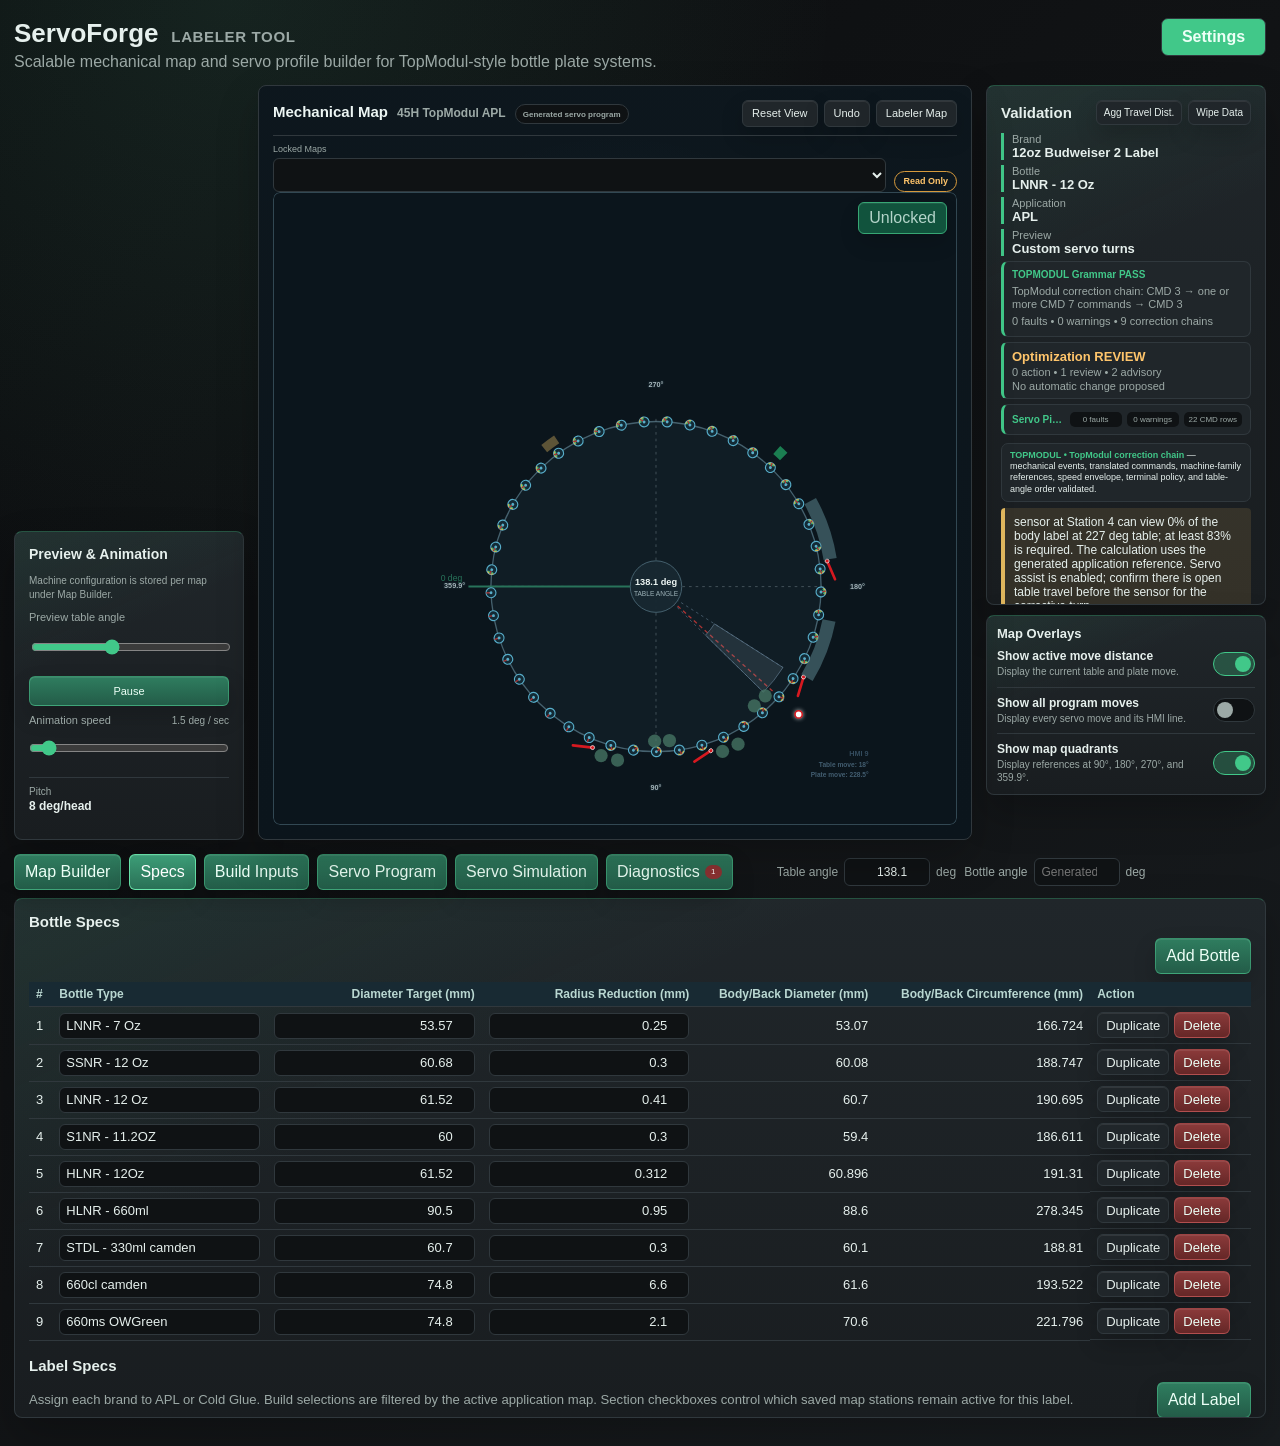
==== index.html @ 390f8ebc "Promote approved staging b67eedf to production 0.9.3" ====
<!doctype html>
<html lang="en">
  <head>
    <meta charset="utf-8" />
    <meta name="viewport" content="width=device-width, initial-scale=1" />
    <meta name="application-version" content="0.9.3" />
    <meta name="update-manifest-url" content="./update-manifest.json" />
    <meta name="theme-color" content="#173f35" />
    <title>ServoForge Labeler</title>
    <link rel="manifest" href="manifest.webmanifest" />
    <link rel="icon" href="assets/labeler-tool-icon.svg" type="image/svg+xml" />
    <link rel="stylesheet" href="styles.css?v=0.9.3" />
  </head>
  <body><main class="app">
      <section class="topbar">
        <div>
          <h1>ServoForge <span class="product-module">Labeler Tool</span></h1>
          <p>Scalable mechanical map and servo profile builder for TopModul-style bottle plate systems.</p>
        </div>
        <details class="top-settings-menu">
          <summary>Settings</summary>
          <div class="actions top-settings-panel">
            <label class="theme-control">Theme
              <select id="themePreset">
                <option value="dark-green">Dark green</option>
                <option value="graphite">Graphite</option>
                <option value="deep-blue">Deep blue</option>
                <option value="steel">Steel grey</option>
                <option value="emerald">Emerald</option>
                <option value="light">Light</option>
              </select>
            </label>
            <label class="theme-control">Change view
              <select id="workspaceView">
                <option value="standard">Standard — panels below map</option>
                <option value="direct">Direct — map and panel side by side</option>
              </select>
            </label>
            <label class="switch-setting" for="showQuadrantReferences">
              <span class="switch-copy"><strong>Show map quadrants</strong><small>Display references at 90°, 180°, 270°, and 359.9°.</small></span>
              <span class="switch-control"><input id="showQuadrantReferences" type="checkbox" /><span class="switch-track" aria-hidden="true"></span></span>
            </label>
            <button id="saveSettings" type="button">Save Settings</button>
            <button id="checkForUpdates" type="button">Check for Updates</button>
            <output id="updateCheckStatus" class="update-check-status" aria-live="polite">Version 0.9.3 • Updates are checked automatically.</output>
            <button id="exportSettings" type="button">Export Settings</button>
            <label class="file-action">Import Settings<input id="importSettings" type="file" accept="application/json,.json" /></label>
            <button id="exportJson" type="button">Export JSON</button>
            <label class="file-action">Import Fault JSON<input id="importFaultConfig" type="file" accept="application/json,.json" /></label>
            <button id="exportCsv" type="button">Export CSV</button>
            <a id="giveFeedback" class="feedback-action" href="mailto:jeremy.bryant@anheuser-busch.com?subject=ServoForge%20Labeler%20Feedback">Give Some Feedback</a>
          </div>
        </details>
      </section>

      <section class="layout">
        <aside class="panel setup preview-panel">
          <h2>Preview &amp; Animation</h2>
          <p class="panel-help">Machine configuration is stored per map under Map Builder.</p>
          <label>Preview table angle <input id="previewAngle" type="range" min="0" max="360" step="0.5" /></label>
          <div class="anim-controls">
            <button id="playPause" type="button">Pause</button>
            <label class="animation-step-control"><span class="animation-step-label">Animation speed</span><input id="animationSpeed" type="range" min="1" max="50" step="0.5" /><output id="animationStepReadout" for="animationSpeed">10 deg / sec</output></label>
          </div>
          <div class="metrics">
            <div><span>Pitch</span><strong id="pitchReadout">0 deg</strong></div>
          </div>
        </aside>

        <section class="map-area">
          <div class="map-head">
            <div class="map-heading"><h2>Mechanical Map</h2><span id="activeMapName" class="active-map-name">—</span></div>
            <div class="map-toolbar">
              <button id="resetMapView" type="button" class="secondary-button compact-map-button">Reset View</button>
              <button id="undoMapEdit" type="button" class="secondary-button compact-map-button">Undo</button>
              <button id="labelerMapButton" type="button" class="secondary-button compact-map-button">Labeler Map</button>
              <button id="wipeDownBuilderButton" type="button" class="compact-builder-button">Map Builder</button>
            </div>
          </div>
          <div class="map-stage">
            <div class="map-canvas">
              <svg id="mapSvg" viewBox="-340 -315 680 630" role="img" aria-label="Circular map of labeler heads and stations"></svg>
              <div id="mapFaultNotice" class="map-fault-notice" hidden></div>
              <button id="mapLockToggle" type="button" class="map-lock-toggle" aria-pressed="true">Locked</button>
            </div>

          </div>
        </section>

        <aside id="labelerMapReference" class="labeler-map-reference" hidden aria-label="Labeler map reference">
          <div class="labeler-map-reference-head"><div><h2>Labeler Map</h2><p id="labelerMapReferenceName">Permanent map-building reference • read only</p></div><button id="closeLabelerMap" type="button" class="secondary-button">Close</button></div>
          <div class="labeler-map-reference-scroll">
            <table><thead><tr><th>Map point</th><th>Table angle</th></tr></thead><tbody id="labelerMapReferenceBody"></tbody></table>
          </div>
        </aside>

        <aside class="right-rail" id="mapRightRail">
          <aside id="applicationSetupDialog" class="wipe-builder-drawer" hidden aria-label="Map Builder">
              <div class="dialog-head">
                <div><h2>Map Builder</h2><p>Create and save reusable machine maps.</p></div>
                <button id="closeApplicationSetup" type="button" class="secondary-button">Close</button>
              </div>
              <div class="builder-scroll-content">
              <details id="mapLibrarySection" class="builder-card map-library-card collapsible-builder-section" open>
                <summary><span><strong>1. Machine &amp; Map</strong><small id="mapLibrarySummary">Select or edit a saved machine map.</small></span></summary>
                <div class="collapsible-builder-content">
                <div class="builder-card-head"><div><p>Each map stores its application, machine setup, heads, aggregates, stations, depths, and objects.</p></div></div>
                <div class="map-library-grid">
                  <label>Zone<select id="mapZone"></select></label>
                  <label>Saved map<select id="mapLibrarySelect"></select></label>
                  <label>Site<select id="mapSite"></select></label>
                  <label>Map name<input id="mapName" type="text" /></label>
                  <label>Application<select id="applicationMode"><option value="apl">APL</option><option value="cold-glue">Cold Glue</option></select></label>
                  <label>Head count<input id="mapHeadCount" type="number" min="1" max="120" step="1" /></label>
                  <label>Machine type<select id="mapMachineType"></select></label>
                  <button id="addMachineType" type="button" class="secondary-button">Add Machine</button>
                </div>
                <details id="builderMachineSettingsSection" class="nested-builder-section machine-settings-section">
                  <summary><span><strong>Settings</strong><small>Direction, radius, encoder, servo, zero, and fault limits.</small></span></summary>
                  <div class="map-library-grid map-machine-settings-grid collapsible-builder-content">
                  <label>Direction<select id="mapDirection"><option value="cw">Clockwise</option><option value="ccw">Counter-clockwise</option></select></label>
                  <label>Map radius<input id="mapRadius" type="number" min="1" step="0.1" /></label>
                  <label>Reference pitch radius (mm)<input id="mapReferencePitchRadiusMm" type="number" min="1" step="0.001" /></label>
                  <label>Encoder counts / revolution<input id="mapEncoderCountsPerRev" type="number" min="1" step="1" /></label>
                  <label>Servo gear ratio<input id="mapServoGearRatio" type="number" min="0.001" step="0.001" /></label>
                  <label>Zero angle<input id="mapZeroAngle" type="number" min="0" max="359.999" step="0.1" /></label>
                  <label>Maximum turn speed threshold<input id="mapMaxMoveRatio" type="number" min="0.1" step="0.1" aria-describedby="mapMaxMoveRatioHelp" /><small id="mapMaxMoveRatioHelp">Maximum bottle degrees per 1° of table travel before a servo-speed fault is called out.</small></label>
                  <label class="switch-setting compact-switch"><span class="switch-copy"><strong>Scale from reference radius</strong></span><span class="switch-control"><input id="mapAutoScaleTableMap" type="checkbox" /><span class="switch-track" aria-hidden="true"></span></span></label>
                  <input id="mapAggregateCount" type="number" min="1" max="6" step="1" hidden />
                  <input id="mapStationCount" type="number" min="1" max="6" step="1" hidden />
                  </div>
                </details>
                <div class="map-library-actions"><button id="newMachineMap" type="button" class="secondary-button">New From Current</button><button id="saveMachineMap" type="button">Save Map</button><button id="exportMachineMap" type="button" class="secondary-button">Export Selected Map</button><button id="deleteMachineMap" type="button" class="danger">Delete Map</button></div>
                <div id="applicationModeDescription" class="mode-description"></div>
                </div>
              </details>

              <details id="machineLayoutSection" class="builder-card collapsible-builder-section machine-layout-section">
                <summary><span><strong>2. Station Setup</strong><small id="machineLayoutSummary">Enable machine slots and set aggregate table angles.</small></span></summary>
                <div class="collapsible-builder-content">
                  <div class="machine-layout-groups">
                    <fieldset><legend>Aggregates</legend><div id="aggregateToggleList" class="machine-toggle-grid"></div></fieldset>
                    <fieldset><legend>Stations</legend><div id="stationToggleList" class="machine-toggle-grid"></div></fieldset>
                  </div>
                  <section id="aggregateAnglesSection" class="aggregate-angle-panel" aria-label="Aggregate table angles">
                    <div class="builder-subhead"><strong>Aggregate Table Angles</strong><small id="aggregateAnglesSummary">Physical mounting location of each active aggregate.</small></div>
                    <div id="aggregateAngleEditor"></div>
                  </section>
                </div>
              </details>
              <div class="wipe-builder-body">
                <details id="objectDepthSection" class="builder-card object-depth-settings collapsible-builder-section">
                  <summary><span><strong>Object Depth</strong><small>Radial distance from the bottle-table path.</small></span></summary>
                  <div class="collapsible-builder-content object-depth-grid">
                    <label>Spender depth<input id="spenderDepth" type="number" step="0.1" /></label>
                    <label>Outside roller depth<input id="opRollerDepth" type="number" step="0.1" /></label>
                    <label>Inside roller depth<input id="nonOpRollerDepth" type="number" step="0.1" /></label>
                    <label>Inside wipe depth<input id="wipeInnerDepth" type="number" step="0.1" /></label>
                    <label>Outside wipe depth<input id="wipeOuterDepth" type="number" step="0.1" /></label>
                  </div>
                </details>
                <details id="addMapObjectSection" class="builder-card builder-add-card collapsible-builder-section">
                  <summary><span><strong>3. Add Object</strong><small>Create a pad, roller, brush, coder, or gripper.</small></span></summary>
                  <div class="collapsible-builder-content builder-add-grid">
                  <label>Name <input id="builderObjectName" type="text" placeholder="Example: Body outside wipe" /></label>
                  <label>Type <select id="builderObjectType"></select></label>
                  <label id="builderObjectStationLabel">Station <select id="builderObjectStation"><option value="1">Station 1</option><option value="2">Station 2</option><option value="3">Station 3</option><option value="4">Station 4</option><option value="5">Station 5</option><option value="6">Station 6</option></select></label>
                  <label>Position <select id="builderObjectSide"><option value="outer">Outside</option><option value="inner">Inside</option></select></label>
                  <label id="builderObjectStartLabel">Start / point 1 (deg) <input id="builderObjectStart" type="number" step="0.1" value="0" /></label>
                  <label id="builderObjectEndLabel">Stop / point 2 (deg) <input id="builderObjectEnd" type="number" step="0.1" value="10" /></label>
                  <label id="builderExtensionLabel">Brush extension (table distance) <input id="builderObjectExtension" type="number" step="1" value="20" /></label>
                  <label id="builderSensorAssistLabel" class="builder-checkbox-label" hidden><input id="builderSensorAssist" type="checkbox" /> Orient bottle for sensor<small>Creates the shortest turn that meets the required label view.</small></label>
                  <label id="builderSensorVisibilityLabel" hidden>Required label view (%) <input id="builderSensorVisibility" type="number" min="1" max="100" step="1" value="50" /><small>100% faces the label centerline directly toward the sensor.</small></label>
                  <button id="addBuilderObject" type="button">Add to Map</button>
                  </div>
                </details>
                <details id="configuredMapObjectsSection" class="builder-card builder-list-card collapsible-builder-section">
                  <summary><span><strong id="builderListHeading">4. Map Objects</strong><small>Open a station, then open only the object you want to edit.</small></span></summary>
                  <div class="collapsible-builder-content">
                    <div class="builder-section-actions"><button id="undoBuilderEdit" type="button" class="secondary-button">Undo</button><button id="redoBuilderEdit" type="button" class="secondary-button">Redo</button><button id="guidedMapSetup" type="button" class="secondary-button">Guided Setup</button><button id="optimizeColdGlueMap" type="button" class="secondary-button">Optimize Cold Glue</button><button id="resetBuilderMap" type="button" class="secondary-button">Reset Map</button></div>
                    <div id="wipeBuilderList" class="wipe-builder-list"></div>
                  </div>
                </details>
                <input id="tablePitchRadiusMm" type="number" hidden><input id="padClearanceMm" type="number" hidden><div id="assemblyEditor" hidden></div><div id="objectLocationEditor" hidden></div><span id="assemblySetupSummary" hidden></span>
              </div>
              </div>
              <div class="dialog-foot"><span id="builderStatus">Changes are applied live.</span><button id="applyApplicationSetup" type="button">Save &amp; Close</button></div>
            </aside>

          <section class="panel validation">
            <div class="validation-head"><h2>Validation</h2><div class="validation-head-actions"><button id="toggleAggregateSpacing" type="button" class="secondary-button compact-builder-button" aria-pressed="false">Agg Travel Dist.</button><button id="showWipeDownData" type="button" class="secondary-button compact-builder-button" aria-controls="wipeDownDataPanel" aria-expanded="false">Wipe Data</button></div></div>
            <div id="validationDetails" class="validation-details"></div>
            <div id="validationList"></div>
          </section>
          <section class="panel map-overlay-control" aria-label="Map overlay controls">
            <h2>Map Overlays</h2>
            <label class="switch-setting" for="showMoveDistanceOverlay">
              <span class="switch-copy"><strong>Show active move distance</strong><small>Display the current table and plate move.</small></span>
              <span class="switch-control"><input id="showMoveDistanceOverlay" type="checkbox" /><span class="switch-track" aria-hidden="true"></span></span>
            </label>
            <label class="switch-setting" for="showAllProgramMovesOverlay">
              <span class="switch-copy"><strong>Show all program moves</strong><small>Display every servo move and its HMI line.</small></span>
              <span class="switch-control"><input id="showAllProgramMovesOverlay" type="checkbox" /><span class="switch-track" aria-hidden="true"></span></span>
            </label>
          </section>
          <section id="wipeDownDataPanel" class="panel wipe-down-data-panel" role="dialog" aria-modal="false" aria-labelledby="wipeDownDataTitle" hidden>
            <div class="wipe-data-head"><div><h2 id="wipeDownDataTitle">Label Wipe-Down</h2><span id="wipeLabelSection">Waiting for label</span></div><div class="wipe-data-actions"><strong id="wipePercent">0%</strong><button id="closeWipeDownData" type="button" class="secondary-button compact-builder-button">Close</button></div></div>
            <div class="wipe-data-grid">
              <div><span>Label length</span><strong id="wipeLabelLength">-</strong></div>
              <div><span>Current turn</span><strong id="wipeCurrentTurn">Waiting for wipe-down</strong></div>
              <div><span>Bottle plate angle</span><strong id="wipePlateAngle">0°</strong></div>
            </div>
            <div id="wipeLabelGraphic" class="wipe-label-graphic" role="img" aria-label="0% of the label surface wiped">
              <div id="wipeLeftSurfaceFill" class="wipe-surface-fill wipe-surface-left"></div>
              <div id="wipeRightSurfaceFill" class="wipe-surface-fill wipe-surface-right"></div>
              <div id="wipeLeadingBackspin" class="wipe-leading-backspin" hidden><div id="wipeBackspinFill" class="wipe-backspin-fill"></div><span id="wipeBackspinText">5 mm backspin</span></div>
              <div id="wipeTackLine" class="wipe-center-line"><span id="wipeTackText">Center tack</span></div>
              <span id="wipeLeftEdge" class="wipe-edge wipe-edge-left">Left edge</span><span id="wipeRightEdge" class="wipe-edge wipe-edge-right">Right edge</span>
            </div>
            <div class="wipe-progress-caption"><span id="wipeDirectionText">Center → edges</span><strong id="wipeProgressText">0% wiped</strong><span id="wipeApplicationText">Center tack</span></div>
          </section>
        </aside>
      </section>

      <section class="tabs">
        <button class="tab active" data-tab="specs" type="button">Specs</button>
        <button class="tab" data-tab="buildInputs" type="button">Build Inputs</button>
        <button class="tab" data-tab="program" type="button">Servo Program</button>
        <button class="tab" data-tab="simulation" type="button">Servo Simulation</button>
        <span class="simulation-actions-spacer" aria-hidden="true"></span>
        <div id="previewAngleControls" class="preview-angle-controls" aria-label="Preview angles">
          <form id="tableAngleJumpForm" class="angle-generator-control table-angle-control" aria-label="Set table angle">
            <label for="tableAngleJump">Table angle</label><input id="tableAngleJump" type="number" min="0" max="359.9" step="0.1" inputmode="decimal" /><span>deg</span><button class="angle-control-submit" type="submit" aria-label="Set table angle">Set</button>
          </form>
          <label class="angle-generator-control bottle-angle-control">Bottle angle <input id="previewBottleAngle" type="number" step="0.1" placeholder="Generated" /><span>deg</span></label>
        </div>
        <button id="loadGeneratedTurns" class="simulation-action" type="button" hidden>Load From Servo Program</button>
        <button id="clearCustomTurns" class="simulation-action" type="button" hidden>Clear Custom Turns</button>
      </section>

      <section id="stations" hidden></section>
      <section id="specs" class="table-wrap active">
        <div class="spec-stack">
          <div class="spec-section">
            <h2>Bottle Specs</h2>
            <div id="bottleSpecs"></div>
          </div>
          <div class="spec-section">
            <h2>Label Specs</h2>
            <div id="labelSpecs"></div>
          </div>
        </div>
      </section>
      <section id="buildInputs" class="table-wrap"></section>
      <section id="program" class="table-wrap"></section>
      <section id="simulation" class="table-wrap"></section>
      <section id="heads" class="table-wrap" hidden></section>
    </main>
    <script src="drivers/geometry/label-geometry-driver.js?v=0.9.3"></script>
    <script src="drivers/application/application-mode-driver.js?v=0.9.3"></script>
    <script src="drivers/mechanical/mechanical-motion-driver.js?v=0.9.3"></script>
    <script src="drivers/mechanical/cold-glue-motion-driver.js?v=0.9.3"></script>
    <script src="drivers/servo/servo-command-driver.js?v=0.9.3"></script>
    <script src="drivers/planning/motion-planner-driver.js?v=0.9.3"></script>
    <script src="drivers/planning/mechanical-event-planner-driver.js?v=0.9.3"></script>
    <script src="drivers/translation/profile-translator-driver.js?v=0.9.3"></script>
    <script src="drivers/validation/motion-validation-driver.js?v=0.9.3"></script>
    <script src="drivers/validation/servo-pipeline-validator-driver.js?v=0.9.3"></script>
    <script src="drivers/validation/machine-family-grammar-driver.js?v=0.9.3"></script>
    <script src="drivers/simulation/servo-replay-driver.js?v=0.9.3"></script>
    <script src="drivers/optimization/program-optimizer-driver.js?v=0.9.3"></script>
    <script src="drivers/quality/release-readiness-driver.js?v=0.9.3"></script>
    <script src="drivers/profile/apl-profile-driver.js?v=0.9.3"></script>
    <script src="app/defaults.js?v=0.9.3"></script>
    <script src="app/persistence.js?v=0.9.3"></script>
    <script src="app/zone-site-configuration.js?v=0.9.3"></script>
    <script src="app/geometry-and-planning.js?v=0.9.3"></script>
    <script src="app/profile-generation.js?v=0.9.3"></script>
    <script src="app/simulation-engine.js?v=0.9.3"></script>
    <script src="app/assemblies.js?v=0.9.3"></script>
    <script src="app/wipe-down-builder.js?v=0.9.3"></script>
    <script src="app/validation.js?v=0.9.3"></script>
    <script src="app/setup-bindings.js?v=0.9.3"></script>
    <script src="app/map-rendering.js?v=0.9.3"></script>
    <script src="app/table-rendering.js?v=0.9.3"></script>
    <script src="app/bootstrap.js?v=0.9.3"></script>
    <script src="app/motion-planner-ui.js?v=0.9.3"></script>
    <script src="app/profile-translator-integration.js?v=0.9.3"></script>
    <script src="app/servo-pipeline-validator-integration.js?v=0.9.3"></script>
    <script src="app/milestone-6-7-integration.js?v=0.9.3"></script>
    <script src="app/machine-family-grammar-integration.js?v=0.9.3"></script>
    <script src="app/servo-replay-integration.js?v=0.9.3"></script>
    <script src="app/machine-terminal-policy-integration.js?v=0.9.3"></script>
    <script src="app/topmodul-double-correction-integration.js?v=0.9.3"></script>
    <script src="app/program-optimizer-integration.js?v=0.9.3"></script>
    <script src="app/release-readiness-integration.js?v=0.9.3"></script>
    <script src="app/update-manager.js?v=0.9.3"></script>
    <script src="app.js?v=0.9.3"></script>
  </body>
</html>
---- styles.css ----
:root {
  color-scheme: dark;
  --bg: #0b1218;
  --bg-soft: #111d25;
  --ink: #e6f0ed;
  --muted: #91a7a3;
  --line: #263943;
  --panel: #122029;
  --panel-hi: #172b33;
  --blue: #58aeca;
  --green: #41c889;
  --green-dark: #1f7f58;
  --amber: #e2b95f;
  --red: #e66b6b;
  --fill: #17332b;
  --input: #091117;
  --bg-glow: rgba(65, 200, 137, 0.16);
  --bg-a: #081017;
  --bg-b: #101b24;
  --btn-a: #277f5c;
  --btn-b: #1b6548;
  --btn-hover-a: #36a873;
  --btn-hover-b: #227451;
  --panel-accent: rgba(65, 200, 137, 0.32);
  --border: var(--line);
  --accent: var(--green);
  --map-shell: #0b151c;
  --map-surface: #101d25;
  --map-ring: #45616e;
  --map-head-fill: #132a35;
  --map-head-stroke: #58aeca;
  --map-label: #c6d7dc;
  --map-text: #edf6f4;
  --map-muted: #9cb1b7;
  --map-readout: #172831;
  --backspin-width: 0%;
}

body[data-theme="graphite"] {
  --bg: #111315;
  --bg-a: #0b0d0f;
  --bg-b: #181c1f;
  --bg-glow: rgba(101, 208, 159, 0.11);
  --panel: #191d20;
  --panel-hi: #20262a;
  --line: #30383d;
  --input: #0f1214;
  --muted: #9ca9a6;
  --btn-a: #2f7d5f;
  --btn-b: #235c48;
  --btn-hover-a: #3c9d77;
  --btn-hover-b: #2a7056;
}

body[data-theme="deep-blue"] {
  --bg: #07111e;
  --bg-a: #050b14;
  --bg-b: #0d2030;
  --bg-glow: rgba(76, 190, 211, 0.13);
  --panel: #0f1e2b;
  --panel-hi: #162b3b;
  --line: #284154;
  --input: #07111a;
  --green: #4fd59a;
  --btn-a: #2d8a67;
  --btn-b: #1d684e;
  --btn-hover-a: #3dac7f;
  --btn-hover-b: #26775a;
  --panel-accent: rgba(79, 213, 154, 0.29);
}

body[data-theme="steel"] {
  --bg: #151b20;
  --bg-a: #0f1418;
  --bg-b: #202a31;
  --bg-glow: rgba(90, 187, 145, 0.12);
  --panel: #1e272d;
  --panel-hi: #26323a;
  --line: #39464e;
  --input: #12191e;
  --ink: #eef5f3;
  --muted: #a8b8b4;
  --btn-a: #2f8665;
  --btn-b: #24634d;
}

body[data-theme="emerald"] {
  --bg: #071510;
  --bg-a: #06100c;
  --bg-b: #0c2219;
  --bg-glow: rgba(86, 244, 164, 0.18);
  --panel: #10261d;
  --panel-hi: #173327;
  --line: #2e4b3f;
  --input: #07130f;
  --green: #56eaa1;
  --btn-a: #2aa66f;
  --btn-b: #1e7652;
  --btn-hover-a: #39c989;
  --btn-hover-b: #25865d;
  --panel-accent: rgba(86, 234, 161, 0.36);
}

body[data-theme="light"] {
  color-scheme: light;
  --bg: #f4f7f6;
  --bg-a: #edf4f1;
  --bg-b: #ffffff;
  --bg-glow: rgba(40, 115, 90, 0.14);
  --ink: #172026;
  --muted: #66727c;
  --line: #d8e0e5;
  --panel: #ffffff;
  --panel-hi: #f7fbf9;
  --blue: #1e6b92;
  --green: #28735a;
  --amber: #a56200;
  --red: #ad3434;
  --fill: #e8f2f6;
  --input: #ffffff;
  --btn-a: #2f8a65;
  --btn-b: #28735a;
  --btn-hover-a: #38a177;
  --btn-hover-b: #2b7f62;
  --panel-accent: rgba(40, 115, 90, 0.28);
}

* { box-sizing: border-box; }

body {
  margin: 0;
  background:
    radial-gradient(circle at 18% 0%, var(--bg-glow), transparent 34%),
    linear-gradient(135deg, var(--bg-a) 0%, var(--bg) 48%, var(--bg-b) 100%);
  color: var(--ink);
  font-family: Arial, Helvetica, sans-serif;
}

button, input, select {
  font: inherit;
}

button {
  border: 1px solid rgba(89, 229, 162, 0.38);
  background: linear-gradient(180deg, var(--btn-a), var(--btn-b));
  color: #ecfff6;
  padding: 8px 10px;
  border-radius: 6px;
  cursor: pointer;
  box-shadow: 0 1px 0 rgba(255, 255, 255, 0.08) inset, 0 10px 22px rgba(0, 0, 0, 0.18);
}

button:hover, .tab.active {
  border-color: rgba(120, 255, 190, 0.75);
  color: #ffffff;
  background: linear-gradient(180deg, var(--btn-hover-a), var(--btn-hover-b));
}

.app {
  width: min(1500px, calc(100vw - 28px));
  margin: 0 auto;
  padding: 18px 0 28px;
}

.topbar {
  display: flex;
  justify-content: space-between;
  gap: 20px;
  align-items: end;
  margin-bottom: 14px;
}

h1, h2, p {
  margin: 0;
}

h1 {
  font-size: 26px;
  letter-spacing: 0;
}

.product-module {
  color: var(--muted);
  font-size: 0.58em;
  font-weight: 600;
  letter-spacing: 0.04em;
  margin-left: 0.35rem;
  text-transform: uppercase;
}

h2 {
  font-size: 15px;
  margin-bottom: 12px;
}

p {
  color: var(--muted);
  margin-top: 4px;
}

.actions {
  display: flex;
  flex-wrap: wrap;
  gap: 8px;
  justify-content: flex-end;
  align-items: end;
}
.top-settings-menu {
  position: relative;
  z-index: 20;
  align-self: flex-start;
}
.top-settings-menu > summary {
  min-width: 105px;
  padding: 9px 14px;
  border: 1px solid var(--line);
  border-radius: 7px;
  background: var(--accent);
  color: #ecfff6;
  font-weight: 700;
  text-align: center;
  cursor: pointer;
  list-style: none;
}
.top-settings-menu > summary::-webkit-details-marker { display: none; }
.top-settings-panel {
  position: absolute;
  top: calc(100% + 7px);
  right: 0;
  width: min(340px, calc(100vw - 24px));
  display: grid;
  grid-template-columns: repeat(2, minmax(0, 1fr));
  gap: 8px;
  padding: 12px;
  border: 1px solid var(--line);
  border-radius: 8px;
  background: var(--panel);
  box-shadow: 0 12px 30px rgba(0, 0, 0, 0.32);
  font-size: 11px;
}
.top-settings-panel .theme-control { grid-column: 1 / -1; }
.top-settings-panel > * { min-width: 0; }
.top-settings-panel > .switch-setting {
  grid-column: 1 / -1;
  width: 100%;
  margin: 0;
  height: 38px;
  min-height: 38px;
  padding: 6px 9px;
}
.top-settings-panel > #saveSettings,
.top-settings-panel > #checkForUpdates,
.top-settings-panel > #updateCheckStatus,
.top-settings-panel > #exportCsv,
.top-settings-panel > #giveFeedback {
  grid-column: 1 / -1;
}
.top-settings-panel > .update-check-status {
  min-height: 16px;
  color: var(--muted);
  font-size: 10px;
  line-height: 1.25;
  text-align: center;
}
.simulation-line-actions {
  display: inline-flex;
  align-items: center;
  gap: 5px;
  white-space: nowrap;
}
.simulation-insert-pair {
  min-width: 27px;
  font-weight: 800;
}
.top-settings-panel > button,
.top-settings-panel > .file-action,
.top-settings-panel > .feedback-action {
  width: 100%;
  height: 38px;
  min-height: 38px;
  padding: 6px 9px;
  font-size: 12px;
  line-height: 1;
  white-space: nowrap;
}
.top-settings-panel > .file-action {
  border: 1px solid rgba(89, 229, 162, 0.38);
  border-radius: 6px;
  background: linear-gradient(180deg, var(--btn-a), var(--btn-b));
  color: #ecfff6;
  text-align: center;
  box-shadow: 0 1px 0 rgba(255, 255, 255, 0.08) inset, 0 10px 22px rgba(0, 0, 0, 0.18);
}
.top-settings-panel > .feedback-action {
  display: inline-flex;
  align-items: center;
  justify-content: center;
  border: 1px solid rgba(89, 229, 162, 0.38);
  border-radius: 6px;
  background: linear-gradient(180deg, var(--btn-a), var(--btn-b));
  color: #ecfff6;
  text-align: center;
  text-decoration: none;
  box-shadow: 0 1px 0 rgba(255, 255, 255, 0.08) inset, 0 10px 22px rgba(0, 0, 0, 0.18);
}
.top-settings-panel > .file-action:hover {
  border-color: rgba(120, 255, 190, 0.75);
  background: linear-gradient(180deg, var(--btn-hover-a), var(--btn-hover-b));
  color: #ffffff;
}
.top-settings-panel .switch-copy {
  overflow: hidden;
}
.top-settings-panel .switch-copy strong,
.top-settings-panel .switch-copy small {
  display: block;
  overflow-wrap: anywhere;
}
.top-settings-panel .switch-copy strong { font-size: 11px; }
.top-settings-panel .switch-copy small {
  font-size: 9px;
  line-height: 1.15;
  white-space: nowrap;
}
.top-settings-panel .theme-control {
  gap: 3px;
  font-size: 10px;
}
.top-settings-panel .theme-control select {
  height: 38px;
  padding-block: 6px;
  font-size: 12px;
}

.theme-control {
  display: grid;
  gap: 4px;
  min-width: 150px;
  color: var(--muted);
  font-size: 12px;
}
.top-settings-panel > .feedback-action:hover {
  border-color: rgba(120, 255, 190, 0.75);
  background: linear-gradient(180deg, var(--btn-hover-a), var(--btn-hover-b));
  color: #ffffff;
}
.developer-menu > summary { background: #7540a6; }
.developer-panel { width: min(460px, calc(100vw - 24px)); }
.developer-menu-heading,
.zone-site-editor,
.developer-menu-actions { grid-column: 1 / -1; }
.developer-menu-heading strong,
.developer-menu-heading small { display: block; }
.developer-menu-heading small { margin-top: 3px; color: var(--muted); line-height: 1.3; }
.zone-site-editor { display: grid; gap: 9px; }
.zone-site-editor-actions { display: flex; justify-content: flex-end; }
.zone-site-editor-list { display: grid; gap: 8px; max-height: 360px; overflow: auto; padding-right: 3px; }
.zone-site-editor-zone { padding: 9px; border: 1px solid var(--line); border-radius: 7px; background: var(--panel-hi); }
.zone-site-editor-zone-head { display: flex; align-items: center; justify-content: space-between; gap: 8px; }
.zone-site-editor-sites { display: flex; flex-wrap: wrap; gap: 5px; margin: 8px 0; }
.zone-site-chip { display: inline-flex; align-items: center; gap: 5px; padding: 3px 6px; border: 1px solid var(--line); border-radius: 999px; background: var(--input); color: var(--ink); font-size: 11px; }
.zone-site-chip button { width: 16px; min-width: 16px; height: 16px; min-height: 16px; padding: 0; border: 0; border-radius: 50%; background: transparent; color: var(--muted); box-shadow: none; font-size: 15px; line-height: 1; }
.zone-site-chip button:hover { color: #fff; background: #a74141; }
.zone-site-empty { color: var(--muted); font-size: 11px; }
.zone-site-add-site { display: flex; align-items: end; gap: 7px; }
.zone-site-add-site label { flex: 1; display: grid; gap: 3px; color: var(--muted); font-size: 10px; }
.zone-site-add-site input { height: 32px; }
.developer-menu-actions { display: grid; grid-template-columns: 1fr 1fr; gap: 8px; }
.developer-menu-actions > button,
.developer-menu-actions > .file-action { width: 100%; height: 38px; }
.zone-site-selection { display: grid; grid-template-columns: repeat(2, minmax(0, 1fr)); gap: 8px; grid-column: 1 / -1; }

@media (min-width: 1250px) {
  .app.workspace-view-direct {
    width: min(1880px, calc(100vw - 24px));
    display: grid;
    grid-template-columns: minmax(720px, 1.28fr) minmax(520px, 0.92fr);
    grid-template-rows: auto auto minmax(0, 1fr);
    column-gap: 14px;
    align-items: start;
  }

  .workspace-view-direct > .topbar {
    grid-column: 1 / -1;
  }

  .workspace-view-direct > .layout {
    grid-column: 1;
    grid-row: 2 / 4;
    grid-template-columns: minmax(460px, 1fr) minmax(220px, 260px);
    align-content: start;
  }

  .workspace-view-direct > .layout > .preview-panel {
    grid-column: 1 / -1;
    display: grid;
    grid-template-columns: minmax(220px, 1fr) minmax(300px, 1.25fr) minmax(105px, 0.35fr);
    grid-template-rows: auto auto;
    gap: 5px 14px;
    align-items: center;
    padding: 9px 12px;
  }

  .workspace-view-direct #mapRightRail > .preview-panel {
    display: grid;
    grid-template-columns: minmax(0, 1fr) auto;
    grid-template-rows: auto auto auto;
    gap: 7px 10px;
    padding: 10px;
  }

  .workspace-view-direct #mapRightRail > .preview-panel h2 {
    grid-column: 1;
    grid-row: 1;
    margin: 0;
    font-size: 13px;
  }

  .workspace-view-direct #mapRightRail > .preview-panel > .panel-help {
    display: none;
  }

  .workspace-view-direct #mapRightRail > .preview-panel > label {
    grid-column: 1 / -1;
    grid-row: 2;
    margin: 0;
    font-size: 10px;
  }

  .workspace-view-direct #mapRightRail > .preview-panel > .anim-controls {
    display: grid;
    grid-column: 1 / -1;
    grid-row: 3;
    grid-template-columns: 90px minmax(0, 1fr);
    gap: 8px;
    align-items: end;
    margin: 0;
  }

  .workspace-view-direct #mapRightRail > .preview-panel .animation-step-control {
    display: grid;
    grid-template-columns: 1fr auto;
    gap: 4px 7px;
    min-width: 0;
  }

  .workspace-view-direct #mapRightRail > .preview-panel .animation-step-control input {
    grid-column: 1 / -1;
  }

  .workspace-view-direct #mapRightRail > .preview-panel > .metrics {
    grid-column: 2;
    grid-row: 1;
    margin: 0;
  }

  .workspace-view-direct #mapRightRail > .preview-panel > .metrics div {
    min-height: 0;
    padding: 0;
    border: 0;
    background: transparent;
  }

  .workspace-view-direct #mapRightRail > .preview-panel > .metrics span,
  .workspace-view-direct #mapRightRail > .preview-panel > .metrics strong {
    white-space: nowrap;
  }

  .workspace-view-direct #mapRightRail > .preview-angle-controls {
    display: grid;
    grid-template-columns: 1fr;
    gap: 8px;
    padding: 10px;
    border: 1px solid var(--line);
    border-top-color: var(--panel-accent);
    border-radius: 8px;
    background: linear-gradient(180deg, var(--panel-hi), var(--panel));
  }

  .workspace-view-direct #mapRightRail > .preview-angle-controls .angle-generator-control {
    display: grid;
    grid-template-columns: minmax(0, 1fr) 86px auto;
    width: 100%;
  }

  .workspace-view-direct .preview-panel h2 {
    grid-column: 1;
    grid-row: 1;
    margin: 0;
  }

  .workspace-view-direct .preview-panel > .panel-help {
    display: none;
  }

  .workspace-view-direct .preview-panel > label {
    grid-column: 1;
    grid-row: 2;
    margin: 0;
  }

  .workspace-view-direct .preview-panel > .anim-controls {
    grid-column: 2;
    grid-row: 1 / 3;
    margin: 0;
  }

  .workspace-view-direct .preview-panel > .metrics {
    grid-column: 3;
    grid-row: 1 / 3;
    margin: 0;
  }

  .workspace-view-direct .preview-panel > .metrics div {
    min-height: 48px;
    padding: 7px 9px;
  }

  .workspace-view-direct > .layout > .map-area {
    grid-column: 1;
  }

  .workspace-view-direct > .layout > .right-rail {
    grid-column: 2;
  }

  .workspace-view-direct > .layout > .labeler-map-reference:not([hidden]) {
    grid-column: 1 / -1;
  }

  .workspace-view-direct > .tabs {
    grid-column: 2;
    grid-row: 2;
    margin-top: 0;
  }

  .workspace-view-direct > .table-wrap.active {
    grid-column: 2;
    grid-row: 3;
    width: 100%;
    max-height: calc(100vh - 170px);
  }
}

.layout {
  display: grid;
  grid-template-columns: 300px minmax(420px, 1fr) 310px;
  gap: 14px;
  align-items: stretch;
}

.panel, .map-area, .table-wrap {
  background:
    linear-gradient(155deg, rgba(65, 200, 137, 0.08), transparent 36%),
    linear-gradient(180deg, var(--panel-hi), var(--panel));
  border: 1px solid var(--line);
  border-top-color: var(--panel-accent);
  border-radius: 8px;
  box-shadow: 0 18px 42px rgba(0, 0, 0, 0.22);
}

.panel {
  padding: 14px;
}

.setup label {
  display: grid;
  grid-template-columns: 1fr;
  gap: 5px;
  color: var(--muted);
  font-size: 13px;
  margin-bottom: 10px;
}

input, select {
  width: 100%;
  border: 1px solid var(--line);
  border-radius: 6px;
  padding: 8px 9px;
  color: var(--ink);
  background: var(--input);
}

input:focus, select:focus {
  outline: 2px solid rgba(65, 200, 137, 0.55);
  outline-offset: 1px;
  border-color: var(--green);
}

input[type="range"] {
  accent-color: var(--green);
}

.anim-controls {
  display: grid;
  grid-template-columns: 76px 1fr;
  gap: 8px;
  align-items: end;
  margin: 4px 0 12px;
}

.anim-controls label {
  margin-bottom: 0;
}

.metrics {
  display: grid;
  grid-template-columns: 1fr;
  gap: 8px;
  margin-top: 12px;
}

.metrics div {
  border-top: 1px solid var(--line);
  padding-top: 8px;
  min-height: 48px;
}

.metrics span {
  display: block;
  color: var(--muted);
  font-size: 12px;
}

.metrics strong {
  display: block;
  margin-top: 2px;
  font-size: 16px;
  line-height: 1.2;
  min-height: 20px;
  overflow: hidden;
  text-overflow: ellipsis;
  white-space: nowrap;
  word-break: normal;
}

#moveReadout {
  font-size: 14px;
}

.map-area {
  min-height: 480px;
  padding: 14px;
  display: grid;
  grid-template-rows: auto 1fr;
  background:
    radial-gradient(circle at 50% 42%, rgba(88, 174, 202, 0.08), transparent 48%),
    linear-gradient(180deg, color-mix(in srgb, var(--map-shell) 90%, var(--panel-hi) 10%), var(--map-shell));
  border-color: var(--line);
  color: var(--map-text);
}

.map-area h2 {
  color: var(--map-text);
}

.map-head {
  display: flex;
  justify-content: space-between;
  gap: 12px;
  align-items: center;
}

.legend {
  display: flex;
  flex-wrap: wrap;
  gap: 10px;
  color: var(--muted);
  font-size: 12px;
}

.map-area .legend {
  color: var(--map-muted);
}

.legend i {
  display: inline-block;
  width: 9px;
  height: 9px;
  border-radius: 999px;
  margin-right: 4px;
}

.head-dot { background: var(--blue); }
.spender-dot { background: #ffc400; }
.roller-dot { background: #0d9b57; }
.wipe-dot { background: #2a91aa; }
.zero-dot { background: var(--green); }
.spin-dot { background: var(--red); }
.fault-dot { background: #d71920; box-shadow: 0 0 0 2px rgba(215, 25, 32, 0.2); }

#mapSvg, #simulationSvg {
  width: 100%;
  height: 100%;
  min-height: 410px;
  background: var(--map-shell);
  border: 1px solid color-mix(in srgb, var(--map-ring) 68%, transparent);
  border-radius: 7px;
}

.validation {
  overflow: auto;
  max-height: 520px;
}

.validation-details {
  display: grid;
  gap: 5px;
  margin-bottom: 8px;
}

.validation-details div {
  border-left: 3px solid var(--green);
  padding-left: 8px;
}

.validation-details span {
  display: block;
  color: var(--muted);
  font-size: 11px;
}

.validation-details strong {
  display: block;
  overflow: hidden;
  text-overflow: ellipsis;
  white-space: nowrap;
  font-size: 13px;
}

.notice {
  border-left: 4px solid var(--green);
  background: rgba(65, 200, 137, 0.11);
  padding: 7px 9px;
  margin-bottom: 7px;
  border-radius: 4px;
  font-size: 12px;
}

.notice.warn {
  border-left-color: var(--amber);
  background: rgba(226, 185, 95, 0.13);
}

.notice.bad {
  border-left-color: var(--red);
  background: rgba(230, 107, 107, 0.13);
}

.tabs {
  display: flex;
  flex-wrap: wrap;
  align-items: center;
  gap: 8px;
  margin: 14px 0 8px;
}

.simulation-actions-spacer {
  width: 28px;
  flex: 0 0 28px;
}

.preview-angle-controls {
  display: inline-flex;
  align-items: center;
  gap: 8px;
}

.simulation-action[hidden] {
  display: none;
}

.table-wrap {
  display: none;
  overflow: auto;
  max-height: 520px;
}

.table-wrap.active {
  display: block;
}

.spec-stack {
  display: grid;
  gap: 16px;
  padding: 14px;
}

.spec-section {
  min-width: 0;
}

.spec-section h2 {
  margin-bottom: 8px;
}
.label-specs-table {
  min-width: 1205px;
  table-layout: fixed;
}
.label-specs-table th {
  padding-inline: 5px;
  font-size: 11px;
  line-height: 1;
  white-space: nowrap;
}
.label-specs-table td { padding-inline: 5px; }
.label-specs-table .info-tip {
  display: inline-grid;
  margin-left: 2px;
  vertical-align: middle;
}
.label-specs-table .label-col-id { width: 32px; }
.label-specs-table .label-col-brand { width: 135px; }
.label-specs-table .label-col-spec { width: 90px; }
.label-specs-table .label-col-application { width: 85px; }
.label-specs-table .label-col-short { width: 85px; }
.label-specs-table .label-col-neck-height { width: 105px; }
.label-specs-table .label-col-neck-length { width: 90px; }
.label-specs-table .label-col-curve { width: 138px; }
.label-specs-table .label-col-circ { width: 125px; }
.label-specs-table .label-col-code { width: 170px; }
.label-specs-table .label-col-action { width: 65px; }
.label-specs-table td input,
.label-specs-table td select {
  min-width: 0;
  width: 100%;
}

.table-tools {
  display: flex;
  flex-wrap: wrap;
  align-items: center;
  justify-content: flex-end;
  gap: 8px;
  margin-bottom: 8px;
}

.sim-tools {
  display: flex;
  flex-wrap: wrap;
  gap: 8px;
  align-items: center;
  padding: 12px;
  border-bottom: 1px solid var(--line);
}

.check-row {
  display: flex;
  gap: 8px;
  align-items: center;
  color: var(--ink);
}

.check-row input {
  width: auto;
  accent-color: var(--green);
}

.sim-summary {
  color: var(--muted);
  margin-left: auto;
  font-size: 13px;
}

.build-grid {
  display: grid;
  grid-template-columns: minmax(260px, 380px) minmax(620px, 1fr);
  gap: 14px;
  padding: 14px;
}

.build-card {
  min-width: 0;
}

.build-card label {
  display: grid;
  gap: 5px;
  color: var(--muted);
  font-size: 13px;
  margin-bottom: 10px;
}

.build-card table {
  min-width: 620px;
}

table {
  width: 100%;
  border-collapse: collapse;
  min-width: 680px;
}

th, td {
  border-bottom: 1px solid var(--line);
  padding: 5px 7px;
  text-align: left;
  vertical-align: middle;
  font-size: 13px;
}

tbody tr:hover {
  background: rgba(65, 200, 137, 0.06);
}

th {
  position: sticky;
  top: 0;
  background: #182a33;
  z-index: 1;
  font-size: 12px;
  color: #b9d7d1;
}

td input, td select {
  padding: 4px 6px;
  min-width: 62px;
  min-height: 26px;
}

td input.compact-input {
  max-width: 190px;
}

.small-button {
  padding: 4px 8px;
  min-height: 26px;
}

button.danger {
  border-color: rgba(230, 107, 107, 0.42);
  background: linear-gradient(180deg, #8b3a3a, #652727);
}

button.danger:hover {
  border-color: rgba(255, 150, 150, 0.7);
  background: linear-gradient(180deg, #a94747, #7b3030);
}

.num {
  text-align: right;
  font-variant-numeric: tabular-nums;
}

.status-ok { color: var(--green); font-weight: 700; }
.status-warn { color: var(--amber); font-weight: 700; }
.status-bad { color: var(--red); font-weight: 700; }
.speed-max {
  background: rgba(226, 185, 95, 0.18);
  color: #ffd889;
  font-weight: 700;
}

@media (max-width: 1050px) {
  .layout {
    grid-template-columns: 1fr;
  }

  .build-grid {
    grid-template-columns: 1fr;
  }

  .topbar {
    align-items: start;
    flex-direction: column;
  }

  .actions {
    justify-content: flex-start;
  }
}

.move-fault-row,
.move-fault-row:hover {
  background: rgba(230, 107, 107, 0.2);
  box-shadow: inset 4px 0 0 var(--red);
}

.move-fault-row td {
  border-bottom-color: rgba(230, 107, 107, 0.5);
}

.move-fault-row input {
  border-color: rgba(230, 107, 107, 0.65);
}


.file-action {
  display: inline-flex;
  align-items: center;
  justify-content: center;
  cursor: pointer;
}
.file-action input {
  position: absolute;
  inline-size: 1px;
  block-size: 1px;
  opacity: 0;
  pointer-events: none;
}
.field-help {
  margin: -0.35rem 0 0.55rem;
  font-size: 0.78rem;
  opacity: 0.78;
}


.secondary-button { background: var(--panel-hi); color: var(--ink); border-color: var(--line); }
.setup-dialog {
  width: min(1120px, calc(100vw - 32px));
  max-height: calc(100vh - 36px);
  padding: 0;
  color: var(--ink);
  background: var(--panel);
  border: 1px solid var(--line);
  border-radius: 10px;
  box-shadow: 0 24px 80px rgba(0,0,0,.55);
  overflow: hidden;
}
.setup-dialog[open] { display: grid; grid-template-rows: auto auto minmax(0, 1fr) auto; }
.setup-scroll-body { min-height:0; overflow:auto; scrollbar-width:thin; scrollbar-color:var(--green) var(--input); }
.setup-scroll-body::-webkit-scrollbar { width:10px; height:10px; }
.setup-scroll-body::-webkit-scrollbar-track { background:var(--input); border-radius:999px; }
.setup-scroll-body::-webkit-scrollbar-thumb { background:var(--green); border:2px solid var(--input); border-radius:999px; }
.setup-dialog::backdrop { background: rgba(3, 8, 12, .82); }
.dialog-head, .dialog-foot { display:flex; justify-content:space-between; gap:16px; align-items:center; padding:16px 18px; background:var(--panel); position:relative; z-index:2; }
.dialog-head { border-bottom:1px solid var(--line); }
.dialog-foot { border-top:1px solid var(--line); }
.dialog-head p { max-width: 760px; }
.application-mode-row { display:grid; grid-template-columns:minmax(240px, 360px) 1fr; gap:16px; padding:16px 18px; align-items:end; background:var(--panel); position:relative; z-index:2; }
.application-mode-row label, .assembly-row label { display:grid; gap:5px; color:var(--muted); font-size:12px; min-width:0; }
.mode-description { min-height:38px; padding:10px 12px; border:1px solid var(--line); border-radius:6px; color:var(--muted); background:var(--input); }
.assembly-editor { display:grid; grid-template-columns:repeat(2, minmax(0, 1fr)); gap:10px; padding:0 18px 18px; min-height:0; align-content:start; }
.assembly-row { display:grid; grid-template-columns:repeat(2, minmax(0, 1fr)); gap:10px; align-items:end; min-width:0; max-height:360px; padding:12px; border:1px solid var(--line); border-left:4px solid var(--green); border-radius:8px; background:var(--panel-hi); overflow:auto; scrollbar-width:thin; scrollbar-color:var(--green) var(--input); }
.assembly-row-head { grid-column:1/-1; display:flex; justify-content:space-between; gap:10px; align-items:center; min-width:0; }
.assembly-row-head strong { flex:0 0 auto; }
.assembly-status { color:var(--green); font-size:12px; font-weight:700; text-align:right; overflow-wrap:anywhere; }
.assembly-row input, .assembly-row select { min-width:0; width:100%; }
.assembly-warn { border-left-color:var(--amber); }
.assembly-warn .assembly-status { color:var(--amber); }
.assembly-bad { border-left-color:var(--red); }
.assembly-bad .assembly-status { color:var(--red); }
.assembly-off { opacity:.72; border-left-color:var(--muted); }
.assembly-enable { align-self:center; display:flex !important; grid-template-columns:auto 1fr !important; align-items:center; gap:8px !important; }
.assembly-enable input { width:auto; flex:0 0 auto; }
.assembly-distance { grid-column:1/-1; color:var(--muted); font-size:12px; }
.assembly-summary { color:var(--muted); }

.assembly-editor, .assembly-row, .assembly-picker-menu {
  scrollbar-width: thin;
  scrollbar-color: var(--green) var(--input);
}
.assembly-editor::-webkit-scrollbar, .assembly-row::-webkit-scrollbar, .assembly-picker-menu::-webkit-scrollbar { width:10px; height:10px; }
.assembly-editor::-webkit-scrollbar-track, .assembly-row::-webkit-scrollbar-track, .assembly-picker-menu::-webkit-scrollbar-track { background:var(--input); border-radius:999px; }
.assembly-editor::-webkit-scrollbar-thumb, .assembly-row::-webkit-scrollbar-thumb, .assembly-picker-menu::-webkit-scrollbar-thumb { background:var(--green); border:2px solid var(--input); border-radius:999px; }
.assembly-picker-label { position:relative; }
.assembly-picker { position:relative; min-width:0; }
.assembly-picker[data-disabled="true"] { opacity:.55; pointer-events:none; }
.assembly-picker summary { list-style:none; min-height:38px; padding:10px 34px 10px 12px; color:var(--ink); background:var(--input); border:1px solid var(--line); border-radius:6px; cursor:pointer; white-space:nowrap; overflow:hidden; text-overflow:ellipsis; position:relative; }
.assembly-picker summary::-webkit-details-marker { display:none; }
.assembly-picker summary::after { content:"▾"; position:absolute; right:12px; top:50%; transform:translateY(-50%); color:var(--muted); }
.assembly-picker[open] summary { border-color:var(--green); box-shadow:0 0 0 1px var(--green); }
.assembly-picker[open] summary::after { content:"▴"; }
.assembly-picker-menu { position:absolute; z-index:20; top:calc(100% + 4px); left:0; right:0; max-height:210px; overflow:auto; padding:6px; background:var(--input); border:1px solid var(--line); border-radius:6px; box-shadow:0 12px 28px rgba(0,0,0,.45); }
.assembly-choice { display:flex !important; grid-template-columns:none !important; align-items:center; gap:9px !important; min-height:34px; padding:7px 8px; color:var(--ink) !important; border-radius:4px; cursor:pointer; }
.assembly-choice:hover { background:var(--panel-hi); }
.assembly-choice input { width:auto !important; flex:0 0 auto; accent-color:var(--green); }
.assembly-choice.choice-disabled { opacity:.38; cursor:not-allowed; }
@media (max-width: 1000px) {
  .assembly-editor { grid-template-columns:1fr; }
  .application-mode-row { grid-template-columns:1fr; }
}
@media (max-width: 620px) {
  .assembly-row { grid-template-columns:1fr; }
  .assembly-row-head, .assembly-distance { grid-column:1; }
  .dialog-head, .dialog-foot { align-items:stretch; flex-direction:column; }
}


.object-location-section { margin:0 18px 18px; padding-top:16px; border-top:1px solid var(--line); min-height:0; }
.object-location-head { display:grid; grid-template-columns:minmax(0,1fr) minmax(280px,auto); gap:18px; align-items:end; margin-bottom:12px; }
.object-location-head h3 { margin:0 0 5px; color:var(--ink); }
.object-location-head p { margin:0; color:var(--muted); font-size:12px; max-width:760px; }
.location-global-controls { display:grid; grid-template-columns:repeat(2,minmax(130px,1fr)); gap:10px; }
.location-global-controls label, .location-row label { display:grid; gap:5px; color:var(--muted); font-size:12px; min-width:0; }
.object-location-editor { display:grid; grid-template-columns:repeat(2,minmax(0,1fr)); gap:10px; max-height:none; overflow:visible; padding-right:4px; scrollbar-width:thin; scrollbar-color:var(--green) var(--input); }
.location-row { display:grid; grid-template-columns:repeat(2,minmax(0,1fr)); gap:10px; align-content:start; padding:12px; border:1px solid var(--line); border-radius:8px; background:var(--panel-hi); min-width:0; max-height:300px; overflow:auto; scrollbar-width:thin; scrollbar-color:var(--green) var(--input); }
.location-row-head, .location-subhead, .auto-location { grid-column:1/-1; }
.location-row-head { display:flex; align-items:center; justify-content:space-between; gap:10px; color:var(--ink); }
.location-row-head span { color:var(--green); font-size:12px; font-weight:700; }
.location-subhead { padding-top:4px; color:var(--ink); font-size:12px; font-weight:700; }
.auto-location { padding:9px 10px; border:1px dashed var(--line); border-radius:6px; color:var(--muted); font-size:12px; }
.auto-location strong { color:var(--green); }
.auto-location span { color:var(--muted); }
.object-location-editor::-webkit-scrollbar, .location-row::-webkit-scrollbar { width:10px; height:10px; }
.object-location-editor::-webkit-scrollbar-track, .location-row::-webkit-scrollbar-track { background:var(--input); border-radius:999px; }
.object-location-editor::-webkit-scrollbar-thumb, .location-row::-webkit-scrollbar-thumb { background:var(--green); border:2px solid var(--input); border-radius:999px; }
@media (max-width:900px) {
  .object-location-head, .object-location-editor { grid-template-columns:1fr; }
}
@media (max-width:560px) {
  .location-global-controls, .location-row { grid-template-columns:1fr; }
  .location-row-head, .location-subhead, .auto-location { grid-column:1; }
}


/* v0.4.7: compact map and reliable station controls */
.assembly-enable {
  position: relative;
  z-index: 3;
  cursor: pointer;
  pointer-events: auto;
}
.assembly-enable input {
  pointer-events: auto;
  cursor: pointer;
}
.map-point-name {
  min-width: 320px;
}


/* v0.4.8: reliable station enable/disable control */
.station-toggle {
  align-self:center;
  justify-self:start;
  display:inline-flex;
  align-items:center;
  gap:8px;
  min-height:34px;
  padding:6px 10px;
  color:var(--ink);
  background:var(--input);
  border:1px solid var(--line);
  border-radius:6px;
  cursor:pointer;
  position:relative;
  z-index:5;
}
.station-toggle:hover { border-color:var(--green); }
.station-toggle:focus-visible { outline:2px solid var(--green); outline-offset:2px; }
.station-toggle-box {
  display:inline-flex;
  align-items:center;
  justify-content:center;
  width:17px;
  height:17px;
  border:1px solid var(--muted);
  border-radius:3px;
  background:var(--panel);
  font-size:13px;
  font-weight:700;
  line-height:1;
}
.station-toggle.is-enabled .station-toggle-box {
  color:#07140e;
  background:var(--green);
  border-color:var(--green);
}
.station-toggle.is-disabled { color:var(--muted); }


/* v0.4.9: native assembly selector prevents popup overlay pointer conflicts */
.assembly-native-select {
  width:100%;
  min-width:0;
  min-height:38px;
  padding:8px 34px 8px 10px;
  color:var(--ink);
  background:var(--input);
  border:1px solid var(--line);
  border-radius:6px;
  cursor:pointer;
  position:relative;
  z-index:6;
}
.assembly-native-select:hover { border-color:var(--green); }
.assembly-native-select:focus { outline:2px solid var(--green); outline-offset:1px; }
.assembly-native-select:disabled { cursor:not-allowed; opacity:.55; }

.move-overlay-setting {
  margin: 0 0 12px;
  padding: 10px 12px;
  border: 1px solid var(--line);
  border-radius: 8px;
  background: rgba(108, 132, 150, 0.1);
}
.toggle-setting {
  display: flex;
  align-items: flex-start;
  gap: 10px;
  cursor: pointer;
}
.toggle-setting input {
  width: 18px;
  height: 18px;
  margin-top: 2px;
  accent-color: var(--accent);
}
.toggle-setting span {
  display: grid;
  gap: 2px;
}
.toggle-setting small {
  color: var(--muted);
  line-height: 1.3;
}


/* v0.5.1: main-page active move overlay switch */
.validation-overlay-control {
  position: sticky;
  bottom: 0;
  margin-top: 10px;
  padding-top: 10px;
  background: linear-gradient(to bottom, transparent 0, var(--panel) 12px);
}
.switch-setting {
  display: flex;
  align-items: center;
  justify-content: space-between;
  gap: 12px;
  padding: 10px 11px;
  border: 1px solid var(--line);
  border-radius: 8px;
  background: rgba(108, 132, 150, 0.12);
  cursor: pointer;
}
.switch-copy {
  display: grid;
  gap: 3px;
  min-width: 0;
}
.switch-copy strong {
  font-size: 12px;
}
.switch-copy small {
  color: var(--muted);
  font-size: 10px;
  line-height: 1.25;
}
.switch-control {
  position: relative;
  flex: 0 0 auto;
  width: 42px;
  height: 24px;
}
.switch-control input {
  position: absolute;
  inset: 0;
  width: 100%;
  height: 100%;
  margin: 0;
  opacity: 0;
  cursor: pointer;
  z-index: 2;
}
.switch-track {
  position: absolute;
  inset: 0;
  border: 1px solid var(--line);
  border-radius: 999px;
  background: var(--input);
  transition: background .18s ease, border-color .18s ease;
}
.switch-track::after {
  content: "";
  position: absolute;
  top: 3px;
  left: 3px;
  width: 16px;
  height: 16px;
  border-radius: 50%;
  background: var(--muted);
  transition: transform .18s ease, background .18s ease;
}
.switch-control input:checked + .switch-track {
  background: rgba(65, 200, 137, 0.28);
  border-color: var(--green);
}
.switch-control input:checked + .switch-track::after {
  transform: translateX(18px);
  background: var(--green);
}
.switch-control input:focus-visible + .switch-track {
  outline: 2px solid var(--green);
  outline-offset: 2px;
}

.fixed-map-notice {
  display: grid;
  gap: 7px;
  padding: 14px;
  border: 1px solid var(--panel-accent);
  border-radius: 8px;
  background: rgba(65, 200, 137, 0.08);
}
.fixed-map-notice span { color: var(--muted); line-height: 1.4; }
.fixed-map-grid {
  display: grid;
  grid-template-columns: repeat(auto-fit, minmax(190px, 1fr));
  gap: 9px;
}
.fixed-map-card {
  display: grid;
  gap: 5px;
  padding: 11px;
  border: 1px solid var(--line);
  border-radius: 7px;
  background: var(--input);
}
.fixed-map-card span { color: var(--green); font-weight: 700; }
.fixed-map-card small { color: var(--muted); }

.fixed-map-toolbar {
  display: flex;
  align-items: center;
  justify-content: space-between;
  gap: 10px;
  margin-bottom: 10px;
}
.fixed-map-toolbar span { color: var(--muted); }
.fixed-map-card.editable { align-content: start; }
.fixed-map-fields {
  display: grid;
  grid-template-columns: repeat(auto-fit, minmax(120px, 1fr));
  gap: 7px;
}
.fixed-map-fields label {
  display: grid;
  gap: 4px;
  color: var(--muted);
  font-size: 0.82rem;
}
.fixed-map-fields input { width: 100%; }
@media (max-width: 640px) {
  .fixed-map-toolbar { align-items: stretch; flex-direction: column; }
}

.object-depth-settings {
  margin: 0 18px 12px;
  padding: 12px;
  border: 1px solid var(--border);
  border-radius: 8px;
  background: color-mix(in srgb, var(--panel) 92%, var(--accent) 8%);
}
.object-depth-heading h3 { margin: 0 0 3px; }
.object-depth-heading p { margin: 0; color: var(--muted); font-size: 12px; }
.object-depth-grid {
  display: grid;
  grid-template-columns: repeat(5, minmax(130px, 1fr));
  gap: 8px;
  margin-top: 10px;
}
.object-depth-grid label { margin: 0; }
@media (max-width: 980px) {
  .object-depth-grid { grid-template-columns: repeat(2, minmax(150px, 1fr)); }
}

.startup-error {
  position: absolute;
  inset: 50% auto auto 50%;
  transform: translate(-50%, -50%);
  display: grid;
  gap: 8px;
  width: min(460px, calc(100% - 40px));
  padding: 18px;
  border: 1px solid #b43b3b;
  border-radius: 8px;
  background: #261416;
  color: #ffd8d8;
  z-index: 10;
}
.startup-error strong { font-size: 16px; }
.startup-error span { overflow-wrap: anywhere; }

/* v0.7.12: mode-specific Application & Wipe-Down Setup layout */
.setup-dialog[open] {
  display: grid;
  grid-template-rows: auto auto minmax(0, 1fr) auto;
}
.setup-dialog .setup-scroll-body {
  display: grid;
  gap: 14px;
  align-content: start;
  padding: 14px 18px 18px;
  min-height: 0;
  overflow: auto;
}
.setup-card {
  min-width: 0;
  padding: 14px;
  border: 1px solid var(--line);
  border-radius: 8px;
  background: var(--panel-hi);
}
.setup-mode-card {
  margin: 14px 18px 0;
  padding: 12px 14px;
  background: var(--panel);
}
.setup-card-heading {
  display: flex;
  justify-content: space-between;
  gap: 14px;
  align-items: start;
  margin-bottom: 12px;
}
.setup-card-heading h3,
.object-location-head h3 {
  margin: 0 0 5px;
  color: var(--ink);
}
.setup-card-heading p,
.object-location-head p {
  margin: 0;
  max-width: 780px;
  color: var(--muted);
  font-size: 12px;
}
.object-depth-settings {
  position: relative;
  z-index: 1;
  margin: 0;
  padding: 14px;
  border: 1px solid var(--line);
  background: var(--panel-hi);
}
.object-depth-grid {
  display: grid;
  grid-template-columns: repeat(5, minmax(120px, 1fr));
  gap: 10px;
}
.object-depth-grid label {
  display: grid;
  gap: 5px;
  min-width: 0;
  color: var(--muted);
  font-size: 12px;
}
.application-config-section,
.object-location-section {
  margin: 0;
  padding: 14px;
  border-top: 1px solid var(--line);
}
.application-config-section[hidden] { display: none !important; }
.assembly-editor {
  padding: 0;
}
.object-location-head {
  margin-bottom: 12px;
}
.object-location-editor {
  padding-right: 0;
}
.fixed-map-toolbar {
  grid-column: 1 / -1;
}
.mode-description {
  min-height: 0;
}
@media (max-width: 980px) {
  .object-depth-grid { grid-template-columns: repeat(2, minmax(0, 1fr)); }
}
@media (max-width: 620px) {
  .setup-dialog .setup-scroll-body { padding: 10px; }
  .setup-mode-card { margin: 10px 10px 0; }
  .object-depth-grid { grid-template-columns: 1fr; }
}

.table-tool-note,
.application-filter-note {
  color: var(--muted);
  font-size: 0.82rem;
}

.application-filter-note {
  margin: -0.15rem 0 0.4rem;
  padding: 0.45rem 0.6rem;
  border-left: 3px solid var(--accent);
  background: var(--panel-hi);
}

/* v0.7.15 unified application map builder */
.validation-head {
  display: flex;
  align-items: center;
  justify-content: space-between;
  gap: 8px;
  margin-bottom: 8px;
}
.validation-head h2 { margin: 0; }
.validation-head-actions {
  display: flex;
  align-items: center;
  justify-content: flex-end;
  gap: 6px;
  flex-wrap: nowrap;
  white-space: nowrap;
}
.validation-head-actions .compact-builder-button {
  flex: 0 0 auto;
  padding-right: 7px;
  padding-left: 7px;
  font-size: 10px;
}
.validation-head-actions button[aria-pressed="true"] {
  border-color: var(--green);
  color: var(--green);
  background: color-mix(in srgb, var(--green) 10%, var(--panel));
}
.compact-builder-button {
  padding: 6px 9px;
  font-size: 11px;
  white-space: nowrap;
}
.map-head { justify-content: flex-start; }
.wipe-builder-dialog {
  width: min(620px, calc(100vw - 24px));
  max-width: 620px;
  margin-right: 12px;
  margin-left: auto;
  max-height: calc(100vh - 24px);
}
.builder-mode-row {
  display: grid;
  grid-template-columns: 150px 1fr;
  gap: 12px;
  align-items: end;
  padding: 12px 14px;
  border-bottom: 1px solid var(--line);
}
.wipe-builder-body {
  display: grid;
  gap: 10px;
  padding: 12px;
  overflow: auto;
  min-height: 0;
}
.builder-card {
  border: 1px solid var(--line);
  border-radius: 7px;
  background: var(--panel-hi);
  padding: 12px;
}
.builder-card-head {
  display: flex;
  justify-content: space-between;
  align-items: start;
  gap: 10px;
  margin-bottom: 10px;
}
.builder-card h3 { margin: 0 0 3px; }
.builder-card p { margin: 0; color: var(--muted); font-size: 11px; }
.builder-add-grid {
  display: grid;
  grid-template-columns: repeat(3, minmax(0, 1fr));
  gap: 8px;
  align-items: end;
}
.builder-add-grid button { min-height: 33px; }
.wipe-builder-list { display: grid; gap: 8px; }
.configured-station-group {
  border: 1px solid var(--line);
  border-radius: 8px;
  background: var(--panel);
}
.configured-station-group > summary { border-radius: 7px; }
.configured-station-group[open] > summary { border-bottom: 1px solid var(--line); border-radius: 7px 7px 0 0; }
.configured-station-objects { display: grid; gap: 8px; }
.wipe-builder-row {
  display: block;
  padding: 0;
  border: 1px solid var(--line);
  border-radius: 6px;
  background: var(--panel);
  overflow: hidden;
}
.wipe-builder-row > summary {
  display: flex;
  align-items: center;
  justify-content: space-between;
  gap: 8px;
  padding: 9px 10px;
  cursor: pointer;
  list-style: none;
  background: var(--input);
}
.wipe-builder-row > summary::-webkit-details-marker { display: none; }
.wipe-builder-row > summary::after { content: "+"; color: var(--accent); font-size: 16px; }
.wipe-builder-row[open] > summary::after { content: "−"; }
.wipe-builder-row > summary span { display: grid; gap: 2px; min-width: 0; }
.wipe-builder-row > summary strong,
.wipe-builder-row > summary small { overflow: hidden; text-overflow: ellipsis; white-space: nowrap; }
.wipe-builder-row > summary small { color: var(--muted); font-size: 10px; }
.builder-object-editor { display: grid; gap: 8px; padding: 9px; }
.builder-object-actions { display: flex; justify-content: flex-end; gap: 7px; }
.builder-row-title {
  display: flex;
  gap: 8px;
  align-items: center;
}
.builder-name-input { flex: 1; font-weight: 700; }
.builder-row-grid {
  display: grid;
  grid-template-columns: repeat(4, minmax(0, 1fr));
  gap: 7px;
}
.builder-row-grid label,
.builder-add-grid label { margin: 0; }
.builder-remove { justify-self: end; padding: 5px 8px; font-size: 11px; }
.builder-duplicate { padding: 5px 8px; font-size: 11px; }
.builder-core-note { color: var(--muted); }
@media (max-width: 760px) {
  .wipe-builder-dialog { margin: auto; }
  .builder-mode-row { grid-template-columns: 1fr; }
  .builder-add-grid, .builder-row-grid { grid-template-columns: repeat(2, minmax(0, 1fr)); }
}


/* v0.7.16 mechanical-map workspace */
.map-area {
  position: relative;
  overflow: hidden;
}
.map-head {
  justify-content: space-between;
  min-height: 34px;
}
.map-heading {
  display: flex;
  align-items: baseline;
  min-width: 0;
  gap: 9px;
}
.map-heading h2 { flex: 0 0 auto; }
.active-map-name {
  min-width: 0;
  max-width: min(42vw, 360px);
  overflow: hidden;
  color: var(--muted);
  font-size: 12px;
  font-weight: 600;
  text-overflow: ellipsis;
  white-space: nowrap;
}
.map-toolbar {
  display: flex;
  align-items: center;
  justify-content: flex-end;
  gap: 6px;
}
.compact-map-button,
.compact-builder-button {
  padding: 6px 9px;
  font-size: 11px;
  white-space: nowrap;
}

.labeler-map-reference {
  position: fixed;
  z-index: 18;
  top: 92px;
  right: 18px;
  width: min(390px, calc(100vw - 36px));
  max-height: calc(100vh - 110px);
  overflow: hidden;
  border: 1px solid var(--line);
  border-radius: 10px;
  background: var(--panel);
  box-shadow: 0 18px 52px rgba(0, 0, 0, .42);
}
.labeler-map-reference[hidden] { display: none !important; }
.labeler-map-reference.builder-open { right: min(590px, calc(100vw - 408px)); }
.labeler-map-reference-head {
  display: flex;
  align-items: flex-start;
  justify-content: space-between;
  gap: 12px;
  padding: 12px 14px;
  border-bottom: 1px solid var(--line);
  background: var(--panel-hi);
}
.labeler-map-reference-head h2 { margin: 0; font-size: 16px; }
.labeler-map-reference-head p { margin: 3px 0 0; color: var(--muted); font-size: 11px; }
.labeler-map-reference-scroll { max-height: calc(100vh - 190px); overflow-y: auto; overflow-x: hidden; }
.labeler-map-reference table { width: 100%; min-width: 0 !important; table-layout: fixed; border-collapse: collapse; font-size: 12px; }
.labeler-map-reference th,
.labeler-map-reference td { padding: 7px 10px; border-bottom: 1px solid var(--line); text-align: left; }
.labeler-map-reference th { position: sticky; top: 0; z-index: 1; color: var(--muted); background: var(--input); }
.labeler-map-reference th:first-child,
.labeler-map-reference td:first-child { width: auto; overflow-wrap: anywhere; }
.labeler-map-reference th:last-child,
.labeler-map-reference td:last-child { width: 76px; white-space: nowrap; text-align: right; }
.labeler-map-reference tbody tr:hover { background: var(--panel-hi); }
@media (max-width: 1000px) {
  .labeler-map-reference,
  .labeler-map-reference.builder-open { right: 12px; top: 76px; }
}
.map-stage {
  position: relative;
  min-width: 0;
  min-height: 410px;
  height: 100%;
  overflow: hidden;
  border-radius: 7px;
}
.map-stage #mapSvg {
    display: block;
    min-height: 410px;
    touch-action: none;
    cursor: grab;
  }
  .map-stage #mapSvg.is-panning { cursor: grabbing; }
.map-overlay-control {
  position: static;
  width: 100%;
  padding: 10px;
  display: grid;
  gap: 8px;
}
.map-overlay-control h2 {
  margin: 0;
  font-size: 13px;
}
.map-fault-notice {
  position: absolute;
  left: 10px;
  bottom: 10px;
  z-index: 4;
  display: grid;
  gap: 2px;
  max-width: min(260px, calc(100% - 190px));
  padding: 8px 10px;
  border: 2px solid #d71920;
  border-radius: 7px;
  background: #fff4f4;
  color: #5c2023;
  box-shadow: 0 4px 14px rgba(0, 0, 0, 0.2);
  pointer-events: none;
}
.map-fault-notice[hidden] { display: none; }
.map-fault-notice strong { color: #9d151a; font-size: 12px; }
.map-fault-notice span { font-size: 11px; }
.map-fault-notice small { font-size: 10px; }
.map-overlay-control .switch-setting {
  margin: 0;
  padding: 0;
  border: 0;
  background: transparent;
}
.map-overlay-control .switch-setting + .switch-setting {
  padding-top: 8px;
  border-top: 1px solid var(--line);
  border-radius: 0;
}
.wipe-builder-drawer {
  position: absolute;
  z-index: 8;
  top: 0;
  right: 0;
  bottom: 0;
  width: min(390px, 92%);
  display: grid;
  grid-template-rows: auto auto minmax(0, 1fr) auto;
  color: var(--ink);
  background: var(--panel);
  border: 1px solid var(--line);
  border-radius: 7px 0 0 7px;
  box-shadow: -10px 0 24px rgba(0, 0, 0, 0.32);
  overflow: hidden;
}
.wipe-builder-drawer[hidden] { display: none !important; }
.wipe-builder-drawer .dialog-head,
.wipe-builder-drawer .dialog-foot {
  position: static;
  padding: 10px;
  background: var(--panel);
}
.wipe-builder-drawer .dialog-head h2 { margin: 0; }
.wipe-builder-drawer .dialog-head p { margin: 3px 0 0; }
.wipe-builder-drawer .builder-mode-row {
  grid-template-columns: 125px minmax(0, 1fr);
  padding: 9px 10px;
  gap: 8px;
}
.wipe-builder-drawer .wipe-builder-body {
  padding: 8px;
  gap: 8px;
  overflow-y: auto;
  overscroll-behavior: contain;
}
.wipe-builder-drawer .builder-card { padding: 9px; }
.wipe-builder-drawer .collapsible-builder-section > summary { padding: 8px 9px; font-size: 13px; }
.wipe-builder-drawer .collapsible-builder-section > summary strong { font-size: 13px; }
.wipe-builder-drawer .collapsible-builder-section > summary small { font-size: 9px; }
.wipe-builder-drawer .collapsible-builder-content { padding: 8px; }
.wipe-builder-drawer .map-library-grid { gap: 6px; }
.wipe-builder-drawer .map-library-grid label,
.wipe-builder-drawer .builder-add-grid label,
.wipe-builder-drawer .builder-row-grid label { gap: 3px; font-size: 11px; }
.wipe-builder-drawer .map-library-grid input,
.wipe-builder-drawer .map-library-grid select,
.wipe-builder-drawer .builder-add-grid input,
.wipe-builder-drawer .builder-add-grid select,
.wipe-builder-drawer .builder-row-grid input,
.wipe-builder-drawer .builder-row-grid select { min-height: 32px; padding: 5px 7px; font-size: 12px; }
.wipe-builder-drawer .object-depth-grid,
.wipe-builder-drawer .builder-add-grid,
.wipe-builder-drawer .builder-row-grid {
  grid-template-columns: repeat(2, minmax(0, 1fr));
}
.wipe-builder-drawer .builder-row-title { align-items: stretch; }
.wipe-builder-drawer .builder-name-input { min-width: 0; }
#mapSvg [data-map-name] { user-select: none; }
@media (max-width: 760px) {
  .map-toolbar { flex-wrap: wrap; }
  .wipe-builder-drawer { width: 100%; border-radius: 7px; }
}



/* v0.7.17: use the existing right rail for the builder so the map is never covered */
.map-stage {
  display: block;
  overflow: hidden;
}
.map-canvas {
  position: relative;
  min-width: 0;
  min-height: 410px;
  height: 100%;
  overflow: hidden;
  border-radius: 7px;
}
.map-canvas #mapSvg {
  display: block;
  width: 100%;
  height: 100%;
  min-height: 410px;
}
.right-rail {
  min-width: 0;
  min-height: 0;
  display: flex;
  flex-direction: column;
  gap: 10px;
  height: 100%;
}
.right-rail .validation {
  width: 100%;
}
.right-rail.builder-open .validation {
  display: none;
}
.wipe-builder-drawer {
  position: static;
  inset: auto;
  z-index: auto;
  width: 100%;
  min-width: 0;
  height: min(760px, calc(100vh - 90px));
  max-height: none;
  border-radius: 8px;
  box-shadow: none;
}
.wipe-builder-drawer[hidden] {
  display: none !important;
}
@media (max-width: 980px) {
  .right-rail {
    grid-column: 1 / -1;
  }
  .wipe-builder-drawer {
    height: min(680px, calc(100vh - 40px));
  }
}


/* v0.7.18: floating builder workspace and single head-count control */
.right-rail.builder-open .validation {
  display: block;
}
.wipe-down-data-panel {
  position: static;
  width: 100%;
  margin-top: auto;
  display: grid;
  gap: 11px;
  overflow: hidden;
  border-color: var(--line);
  box-shadow: none;
}
.wipe-down-data-panel[hidden] {
  display: none !important;
}
.wipe-data-head,
.wipe-progress-caption {
  display: flex;
  align-items: center;
  justify-content: space-between;
  gap: 8px;
}
.wipe-data-head > div:first-child { min-width: 0; }
.wipe-data-head h2 {
  margin: 0;
  font-size: 12px;
  line-height: 1.1;
  white-space: nowrap;
}
.wipe-data-head span {
  display: block;
  margin-top: 2px;
  color: var(--muted);
  font-size: 11px;
}
.wipe-data-head > strong {
  color: var(--green);
  font-size: 18px;
}
.wipe-data-actions {
  display: flex;
  align-items: center;
  gap: 8px;
}
.wipe-data-actions > strong {
  color: var(--green);
  font-size: 18px;
  min-width: 54px;
  text-align: right;
  font-variant-numeric: tabular-nums;
}
.wipe-data-grid {
  display: grid;
  grid-template-columns: 1fr 1fr;
  gap: 8px 10px;
}
.wipe-data-grid div:nth-child(2) { grid-column: 1 / -1; grid-row: 2; }
.wipe-data-grid span {
  display: block;
  color: var(--muted);
  font-size: 10px;
}
.wipe-data-grid strong {
  display: block;
  margin-top: 2px;
  overflow: hidden;
  font-size: 12px;
  text-overflow: ellipsis;
  white-space: nowrap;
}
.wipe-label-graphic {
  position: relative;
  height: 76px;
  overflow: hidden;
  border: 1px solid var(--line);
  border-radius: 6px;
  background: color-mix(in srgb, var(--input) 78%, transparent);
}
.wipe-surface-fill {
  position: absolute;
  inset-block: 0;
  width: 0;
  background: color-mix(in srgb, var(--green) 48%, transparent);
  transition: width 90ms linear;
}
.wipe-surface-left { right: 50%; }
.wipe-surface-right { left: 50%; }
.wipe-label-graphic.wipe-mode-leading.wipe-direction-rtl .wipe-surface-left {
  right: var(--backspin-width, 0%);
  left: auto;
}
#labelSpecs .table-tool-note {
  margin-right: auto;
}
#labelSpecs #addLabelSpec {
  flex: 0 0 auto;
}
.wipe-label-graphic.wipe-mode-leading.wipe-direction-ltr .wipe-surface-left {
  right: auto;
  left: var(--backspin-width, 0%);
}
.wipe-label-graphic.wipe-mode-leading .wipe-surface-right { width: 0; }
.wipe-leading-backspin {
  position: absolute;
  z-index: 2;
  inset-block: 0;
  width: var(--backspin-width, 0%);
  min-width: 2px;
  border-inline-end: 1px solid var(--amber);
  background: color-mix(in srgb, var(--amber) 42%, transparent);
}
.wipe-backspin-fill {
  position: absolute;
  z-index: 0;
  inset-block: 0;
  width: 0;
  max-width: 100%;
  background: color-mix(in srgb, var(--green) 58%, transparent);
  transition: width 90ms linear;
}
.wipe-label-graphic.wipe-direction-rtl .wipe-leading-backspin {
  right: 0;
  left: auto;
  border-inline-start: 1px solid var(--amber);
  border-inline-end: 0;
}
.wipe-label-graphic.wipe-direction-rtl .wipe-backspin-fill {
  left: 0;
  right: auto;
}
.wipe-label-graphic.wipe-direction-ltr .wipe-leading-backspin {
  right: auto;
  left: 0;
}
.wipe-label-graphic.wipe-direction-ltr .wipe-backspin-fill {
  right: 0;
  left: auto;
}
.wipe-leading-backspin span {
  position: absolute;
  z-index: 1;
  top: 5px;
  color: var(--amber);
  font-size: 9px;
  white-space: nowrap;
}
.wipe-label-graphic.wipe-direction-rtl .wipe-leading-backspin span { right: 5px; }
.wipe-label-graphic.wipe-direction-ltr .wipe-leading-backspin span { left: 5px; }
.wipe-center-line[hidden],
.wipe-leading-backspin[hidden] { display: none !important; }
.wipe-center-line {
  position: absolute;
  inset-block: 0;
  left: 50%;
  width: 2px;
  transform: translateX(-1px);
  background: var(--ink);
}
.wipe-center-line span {
  position: absolute;
  top: 5px;
  left: 5px;
  color: var(--ink);
  font-size: 9px;
  white-space: nowrap;
}
.wipe-edge {
  position: absolute;
  bottom: 6px;
  color: var(--muted);
  font-size: 9px;
}
.wipe-edge-left { left: 7px; }
.wipe-edge-right { right: 7px; }
.wipe-progress-caption {
  color: var(--muted);
  font-size: 10px;
}
.wipe-progress-caption strong { color: var(--ink); font-size: 11px; }
@media (max-width: 620px) {
  .wipe-down-data-panel { width: 100%; }
}
.wipe-builder-drawer {
  position: fixed;
  inset: 88px 18px 18px auto;
  z-index: 40;
  width: min(560px, calc(100vw - 36px));
  min-width: min(440px, calc(100vw - 36px));
  height: auto;
  max-height: calc(100vh - 106px);
  border-radius: 9px;
  border: 1px solid var(--line);
  box-shadow: -14px 16px 38px rgba(0, 0, 0, 0.48);
  overflow: hidden;
}
.wipe-builder-drawer .wipe-builder-body {
  min-height: 0;
  overflow-y: auto;
}
body.builder-pane-open {
  overflow-x: hidden;
}
@media (max-width: 760px) {
  .wipe-builder-drawer {
    inset: 10px;
    width: auto;
    min-width: 0;
    max-height: calc(100vh - 20px);
  }
}

.map-library-card { margin-bottom: 8px; }
.map-library-grid { display: grid; grid-template-columns: repeat(2, minmax(0, 1fr)); gap: 8px; }
.map-library-actions { display: flex; gap: 7px; flex-wrap: wrap; margin-top: 8px; }
.map-library-actions button { flex: 1 1 120px; }
@media (max-width: 760px) { .map-library-grid { grid-template-columns: 1fr; } }


.station-angle-editor { margin-top: 10px; padding: 10px; border: 1px solid var(--line); border-radius: 8px; background: var(--panel-hi); }
.station-angle-editor[hidden] { display: none !important; }

/* v0.7.23: compact collapsible Map Builder sections */
.collapsible-builder-section {
  padding: 0;
  overflow: hidden;
}
.collapsible-builder-section > summary {
  display: flex;
  align-items: center;
  justify-content: space-between;
  gap: 10px;
  padding: 10px 11px;
  cursor: pointer;
  user-select: none;
  list-style: none;
  background: var(--panel-hi);
}
.collapsible-builder-section > summary::-webkit-details-marker { display: none; }
.collapsible-builder-section > summary::after {
  content: "+";
  flex: 0 0 auto;
  color: var(--accent);
  font-size: 18px;
  line-height: 1;
}
.collapsible-builder-section[open] > summary::after { content: "-"; }
.collapsible-builder-section > summary span { display: grid; gap: 2px; min-width: 0; }
.collapsible-builder-section > summary strong { color: var(--ink); }
.collapsible-builder-section > summary small {
  color: var(--muted);
  font-size: 10px;
  overflow: hidden;
  text-overflow: ellipsis;
  white-space: nowrap;
}
.collapsible-builder-content { padding: 10px; }
.station-angle-editor {
  margin-top: 0;
  padding: 0;
}
.station-angle-editor .builder-row-grid { grid-template-columns: repeat(2, minmax(0, 1fr)); }
.aggregate-angle-panel {
  margin-top: 10px;
  padding-top: 10px;
  border-top: 1px solid var(--line);
}
.aggregate-angle-panel .builder-subhead { display: grid; gap: 2px; margin-bottom: 8px; }
.aggregate-angle-panel .builder-subhead small { color: var(--muted); font-size: 10px; }
.aggregate-angle-panel .builder-row-grid { grid-template-columns: repeat(2, minmax(0, 1fr)); }

.machine-layout-groups {
  display: grid;
  grid-template-columns: repeat(2, minmax(0, 1fr));
  gap: 10px;
}
.machine-layout-groups fieldset {
  min-width: 0;
  margin: 0;
  padding: 9px;
  border: 1px solid var(--line);
  border-radius: 7px;
  background: var(--panel);
}
.machine-layout-groups legend {
  padding: 0 5px;
  color: var(--ink);
  font-weight: 700;
}
.machine-toggle-grid {
  display: grid;
  grid-template-columns: repeat(2, minmax(0, 1fr));
  gap: 6px;
}
.machine-toggle-item {
  display: flex;
  align-items: center;
  gap: 7px;
  min-width: 0;
  padding: 7px 8px;
  border: 1px solid var(--line);
  border-radius: 6px;
  background: var(--input);
  color: var(--ink);
  cursor: pointer;
}
.machine-toggle-item input { margin: 0; }
.machine-toggle-item span { white-space: nowrap; }
.machine-toggle-item.inactive { color: var(--muted); }
@media (max-width: 760px) {
  .machine-layout-groups { grid-template-columns: 1fr; }
}

/* v0.7.25: map-builder visibility and per-map setup cleanup */
.preview-panel {
  align-self: end;
  font-size: 11px;
}
.preview-panel h2 {
  font-size: 14px;
  line-height: 1.15;
}
.preview-panel > label {
  font-size: 11px;
}
.preview-panel .metrics span {
  font-size: 10px;
}
.preview-panel .panel-help {
  margin: 0 0 10px;
  color: var(--muted);
  font-size: 10px;
  line-height: 1.35;
}

.wipe-builder-drawer {
  display: flex;
  flex-direction: column;
}
.wipe-builder-drawer .dialog-head,
.wipe-builder-drawer .dialog-foot {
  flex: 0 0 auto;
}
.wipe-builder-drawer .dialog-head { position: sticky; top: 0; }
.wipe-builder-drawer .dialog-foot { position: sticky; bottom: 0; }
.builder-scroll-content {
  min-height: 0;
  flex: 1 1 auto;
  overflow-y: auto;
  overflow-x: hidden;
  padding: 0 8px 8px;
  overscroll-behavior: contain;
  scrollbar-gutter: stable;
}
.builder-scroll-content > .builder-card,
.builder-scroll-content > .collapsible-builder-section,
.builder-scroll-content > .wipe-builder-body {
  margin-top: 8px;
}
.wipe-builder-drawer .wipe-builder-body {
  overflow: visible;
  padding: 0;
}
.map-library-card[open] > .collapsible-builder-content {
  max-height: none;
  overflow: visible;
}
.nested-builder-section {
  margin: 10px 0;
  border: 1px solid var(--line);
  border-radius: 8px;
  overflow: hidden;
  background: var(--panel-hi);
}
.nested-builder-section > summary {
  display: flex;
  align-items: center;
  justify-content: space-between;
  gap: 10px;
  padding: 9px 10px;
  cursor: pointer;
  list-style: none;
}
.nested-builder-section > summary::-webkit-details-marker { display: none; }
.nested-builder-section > summary::after {
  content: "+";
  color: var(--accent);
  font-size: 17px;
}
.nested-builder-section[open] > summary::after { content: "-"; }
.nested-builder-section > summary span { display: grid; gap: 2px; min-width: 0; }
.nested-builder-section > summary small { color: var(--muted); font-size: 10px; }
.map-machine-settings-grid {
  margin-top: 0;
  border-top: 1px solid var(--line);
}
.builder-add-card > summary { background: color-mix(in srgb, var(--accent) 12%, var(--panel-hi)); }
.machine-layout-section .machine-toggle-item {
  min-height: 34px;
}
@media (min-width: 1180px) {
  .layout {
    grid-template-columns: 230px minmax(0, 1fr) 280px;
  }
}

@media (max-width: 1050px) {
  .preview-panel {
    align-self: start;
  }
}

/* v0.7.26: compact text fitting for preview readouts and machine slot controls */
.preview-panel,
.preview-panel * {
  min-width: 0;
}
.preview-panel .metrics div {
  overflow: hidden;
}
.preview-panel .metrics strong {
  width: 100%;
  max-width: 100%;
  min-width: 0;
  min-height: 0;
  white-space: normal;
  overflow: hidden;
  text-overflow: clip;
  overflow-wrap: anywhere;
  word-break: break-word;
  font-size: clamp(11px, 0.82vw, 14px);
  line-height: 1.18;
}
.preview-panel #pitchReadout {
  font-size: clamp(12px, 0.9vw, 15px);
}
.preview-panel #moveReadout {
  font-size: clamp(10px, 0.76vw, 12px);
}
.preview-panel .anim-controls {
  grid-template-columns: minmax(64px, 72px) minmax(0, 1fr);
}
.preview-panel .anim-controls label,
.preview-panel .anim-controls span {
  min-width: 0;
  overflow-wrap: anywhere;
}

.machine-toggle-grid {
  grid-template-columns: repeat(2, minmax(0, 1fr));
  gap: 5px;
}
.machine-toggle-item {
  min-width: 0;
  padding: 6px;
  gap: 5px;
  overflow: hidden;
}
.machine-toggle-item input[type="checkbox"] {
  width: auto;
  min-width: 13px;
  height: 13px;
  flex: 0 0 auto;
  padding: 0;
}
.machine-toggle-item span {
  display: block;
  min-width: 0;
  overflow: hidden;
  text-overflow: clip;
  white-space: nowrap;
  font-size: 11px;
  line-height: 1.1;
}
@media (max-width: 1350px) {
  .machine-toggle-item span { font-size: 10px; }
  .machine-layout-groups fieldset { padding: 7px; }
}


/* v0.7.28: stable live map editing and compact animation-step control */
.preview-panel .anim-controls {
  grid-template-columns: minmax(62px, 72px) minmax(0, 1fr);
  align-items: center;
}
.preview-panel .anim-controls > button {
  align-self: end;
  width: 100%;
}
.preview-panel .animation-step-control {
  display: grid;
  grid-template-columns: 1fr auto;
  grid-template-areas:
    "label readout"
    "slider slider";
  gap: 4px 6px;
  align-items: center;
  margin: 0;
  min-width: 0;
}
.preview-panel .animation-step-label {
  grid-area: label;
  white-space: nowrap;
  font-size: 11px;
  line-height: 1.1;
}
.preview-panel #animationSpeed {
  grid-area: slider;
  width: 100%;
  min-width: 0;
  margin: 0;
}
.preview-panel #animationStepReadout {
  grid-area: readout;
  justify-self: end;
  max-width: 78px;
  color: var(--muted);
  font-size: 10px;
  line-height: 1.1;
  text-align: right;
  white-space: nowrap;
}

/* v0.7.29: fully collapsible Map Builder sections and stable preview controls */
.wipe-builder-body > .collapsible-builder-section {
  margin: 0;
  padding: 0;
  overflow: hidden;
}
.wipe-builder-body > .collapsible-builder-section > .collapsible-builder-content {
  padding: 10px;
}
.wipe-builder-body > .object-depth-settings {
  margin: 0;
  padding: 0;
}
.wipe-builder-body > .object-depth-settings .object-depth-grid {
  margin-top: 0;
}
.builder-section-actions {
  display: flex;
  justify-content: flex-end;
  margin-bottom: 8px;
}
.builder-section-actions button {
  width: auto;
}

.preview-panel .anim-controls {
  display: grid;
  grid-template-columns: 1fr;
  gap: 8px;
  align-items: stretch;
}
.preview-panel .anim-controls > button {
  width: 100%;
  min-width: 0;
  align-self: auto;
}
.preview-panel .animation-step-control {
  display: grid;
  grid-template-columns: minmax(0, 1fr) auto;
  grid-template-areas:
    "label readout"
    "slider slider";
  width: 100%;
  min-width: 0;
  gap: 5px 8px;
}
.preview-panel .animation-step-label {
  min-width: 0;
  white-space: normal;
  overflow-wrap: anywhere;
}
.preview-panel #animationStepReadout {
  max-width: none;
  min-width: 0;
  white-space: nowrap;
}
.preview-panel input[type="range"] {
  display: block;
  width: 100%;
  min-width: 0;
  max-width: 100%;
}
.preview-panel .metrics strong {
  display: block;
  max-width: 100%;
  overflow-wrap: anywhere;
  word-break: break-word;
}
.generated-angle[readonly] {
  opacity: 0.82;
  cursor: default;
}

.override-heading {
  color: var(--accent, #35c98b);
}

.angle-override::placeholder {
  color: var(--muted, #78909c);
  opacity: 0.75;
}

.angle-override.active-override {
  border-color: var(--accent, #35c98b);
  box-shadow: 0 0 0 1px color-mix(in srgb, var(--accent, #35c98b) 35%, transparent);
}
.map-object {
  cursor: pointer;
}

.map-object > * {
  transition: filter 120ms ease, stroke-width 120ms ease;
}

.selected-map-object > * {
  filter: drop-shadow(0 0 5px #66f2b1) drop-shadow(0 0 2px #ffffff);
}

#mapSvg.is-dragging-object {
  cursor: grabbing;
}

.selected-builder-object {
  border-color: var(--accent, #35c98b) !important;
  box-shadow: inset 3px 0 0 var(--accent, #35c98b);
}

.clickable-validation {
  cursor: pointer;
}

.clickable-validation:hover {
  filter: brightness(1.16);
  outline: 1px solid currentColor;
}

.builder-station-actions {
  display: flex;
  justify-content: flex-end;
  margin-bottom: 6px;
}

.sensor-inline-status {
  align-self: end;
  border: 1px solid var(--line);
  border-left-width: 4px;
  border-radius: 5px;
  display: flex;
  flex-direction: column;
  gap: 2px;
  padding: 7px 9px;
}

.sensor-inline-status span { color: var(--muted); font-size: 0.76rem; }
.sensor-status-pass { border-left-color: #25bf72; }
.sensor-status-fail { border-left-color: #db4b4b; }

.map-lock-toggle {
  position: absolute;
  z-index: 6;
  top: 10px;
  right: 10px;
  width: auto;
  padding: 6px 10px;
  border-color: rgba(255, 255, 255, 0.25);
  background: rgba(18, 32, 38, 0.7);
  color: var(--muted);
  backdrop-filter: blur(4px);
  opacity: 0.82;
}

.map-lock-toggle[aria-pressed="false"] {
  border-color: var(--green);
  color: #d9fff0;
  background: rgba(24, 128, 86, 0.72);
}

.map-rotator-handle {
  cursor: grab;
  filter: drop-shadow(0 0 3px rgba(255,255,255,.7));
}

#mapSvg.is-dragging-rotator { cursor: grabbing; }

.angle-generator-control {
  display: inline-flex;
  align-items: center;
  gap: 6px;
  margin: 0;
  color: var(--muted);
  font-size: 12px;
  white-space: nowrap;
}

.angle-generator-control label {
  margin: 0;
  color: inherit;
  font-size: inherit;
}

.angle-generator-control input {
  width: 86px;
  padding: 6px 7px;
  text-align: right;
}

.angle-control-submit {
  position: absolute;
  width: 1px;
  height: 1px;
  padding: 0;
  overflow: hidden;
  clip: rect(0, 0, 0, 0);
  white-space: nowrap;
  border: 0;
}

.info-tip {
  display: inline-grid;
  place-items: center;
  width: 17px;
  min-width: 17px;
  height: 17px;
  padding: 0;
  border-radius: 50%;
  font: 700 11px/1 serif;
  color: #081217;
  background: var(--blue);
  vertical-align: middle;
  cursor: help;
}

#program tbody tr.active-servo-move-row,
#program tbody tr.active-servo-move-row:hover {
  background: linear-gradient(90deg, rgba(65, 200, 137, 0.09), rgba(65, 200, 137, 0.018));
  box-shadow: inset 2px 0 0 rgba(65, 200, 137, 0.58);
}

.servo-profile-library {
  background: var(--panel);
  border: 1px solid var(--line);
  border-radius: 12px;
  margin-bottom: 14px;
  padding: 14px;
}

.servo-profile-library-head,
.servo-profile-library-grid,
.servo-profile-context,
.servo-profile-actions {
  align-items: center;
  display: flex;
  gap: 10px;
}

.servo-profile-library-head {
  justify-content: space-between;
  margin-bottom: 12px;
}

.servo-profile-library-head h2,
.servo-profile-library-head p { margin: 0; }
.servo-profile-library-head p,
.servo-profile-library-head > span,
.servo-profile-details small,
.servo-profile-details time { color: var(--muted); }

.servo-profile-save-grid {
  display: grid;
  gap: 10px;
  grid-template-columns: minmax(180px, 0.8fr) minmax(260px, 1.5fr) auto;
}

.servo-profile-save-grid label,
.servo-profile-library-grid label {
  display: grid;
  gap: 5px;
}

.servo-profile-context {
  flex-wrap: wrap;
  margin: 10px 0;
}

.servo-profile-context span {
  background: var(--input);
  border: 1px solid var(--line);
  border-radius: 999px;
  padding: 5px 9px;
}

.servo-profile-library-grid { align-items: end; }
.servo-profile-library-grid > label { min-width: 240px; }
.servo-profile-details { display: grid; gap: 2px; margin-left: 6px; }
.servo-profile-details.empty { align-self: center; }

@media (max-width: 850px) {
  .servo-profile-save-grid { grid-template-columns: 1fr; }
  .servo-profile-library-grid { align-items: stretch; flex-direction: column; }
  .servo-profile-details { margin-left: 0; }
}
#program tbody tr.active-servo-move-row input,
#program tbody tr.active-servo-move-row select {
  position: relative;
  z-index: 1;
  border-color: var(--line);
  background: var(--input);
  box-shadow: 0 1px 2px rgba(0, 0, 0, 0.22);
}

#program tbody tr.active-servo-program-row,
#program tbody tr.active-servo-program-row:hover {
  background: linear-gradient(90deg, rgba(65, 200, 137, 0.13), rgba(65, 200, 137, 0.025));
  box-shadow: inset 3px 0 0 var(--green);
}

#program tbody tr.active-servo-program-row td:first-child {
  color: #9fffd0;
  font-weight: 800;
}

#program tbody tr.active-servo-program-row input,
#program tbody tr.active-servo-program-row select {
  position: relative;
  z-index: 2;
  border-color: rgba(65, 200, 137, 0.48);
  background: var(--input);
  box-shadow: 0 1px 2px rgba(0, 0, 0, 0.22);
}
.brush-hold-inline {
  grid-column: 1 / -1;
  display: grid;
  gap: 5px;
  min-width: 0;
  padding: 4px 0;
}

.hold-check-row,
.hold-input-row {
  display: flex;
  align-items: center;
  gap: 7px;
  min-width: 0;
  white-space: nowrap;
}

.brush-hold-inline .inline-check {
  display: inline-flex;
  flex-direction: row;
  align-items: center;
  gap: 5px;
  min-height: 32px;
  margin: 0;
}

.brush-hold-inline .inline-field {
  display: inline-flex;
  flex-direction: row;
  align-items: center;
  gap: 5px;
  margin: 0;
}

.brush-hold-inline .inline-field input {
  width: 76px;
  min-width: 64px;
  padding: 6px;
}


.staging-environment-banner {
  position: sticky;
  top: 0;
  z-index: 10000;
  padding: 7px 12px;
  color: #fff;
  background: #9a4f00;
  border-bottom: 2px solid #ffbf66;
  font-size: 12px;
  font-weight: 800;
  letter-spacing: 0.12em;
  text-align: center;
}
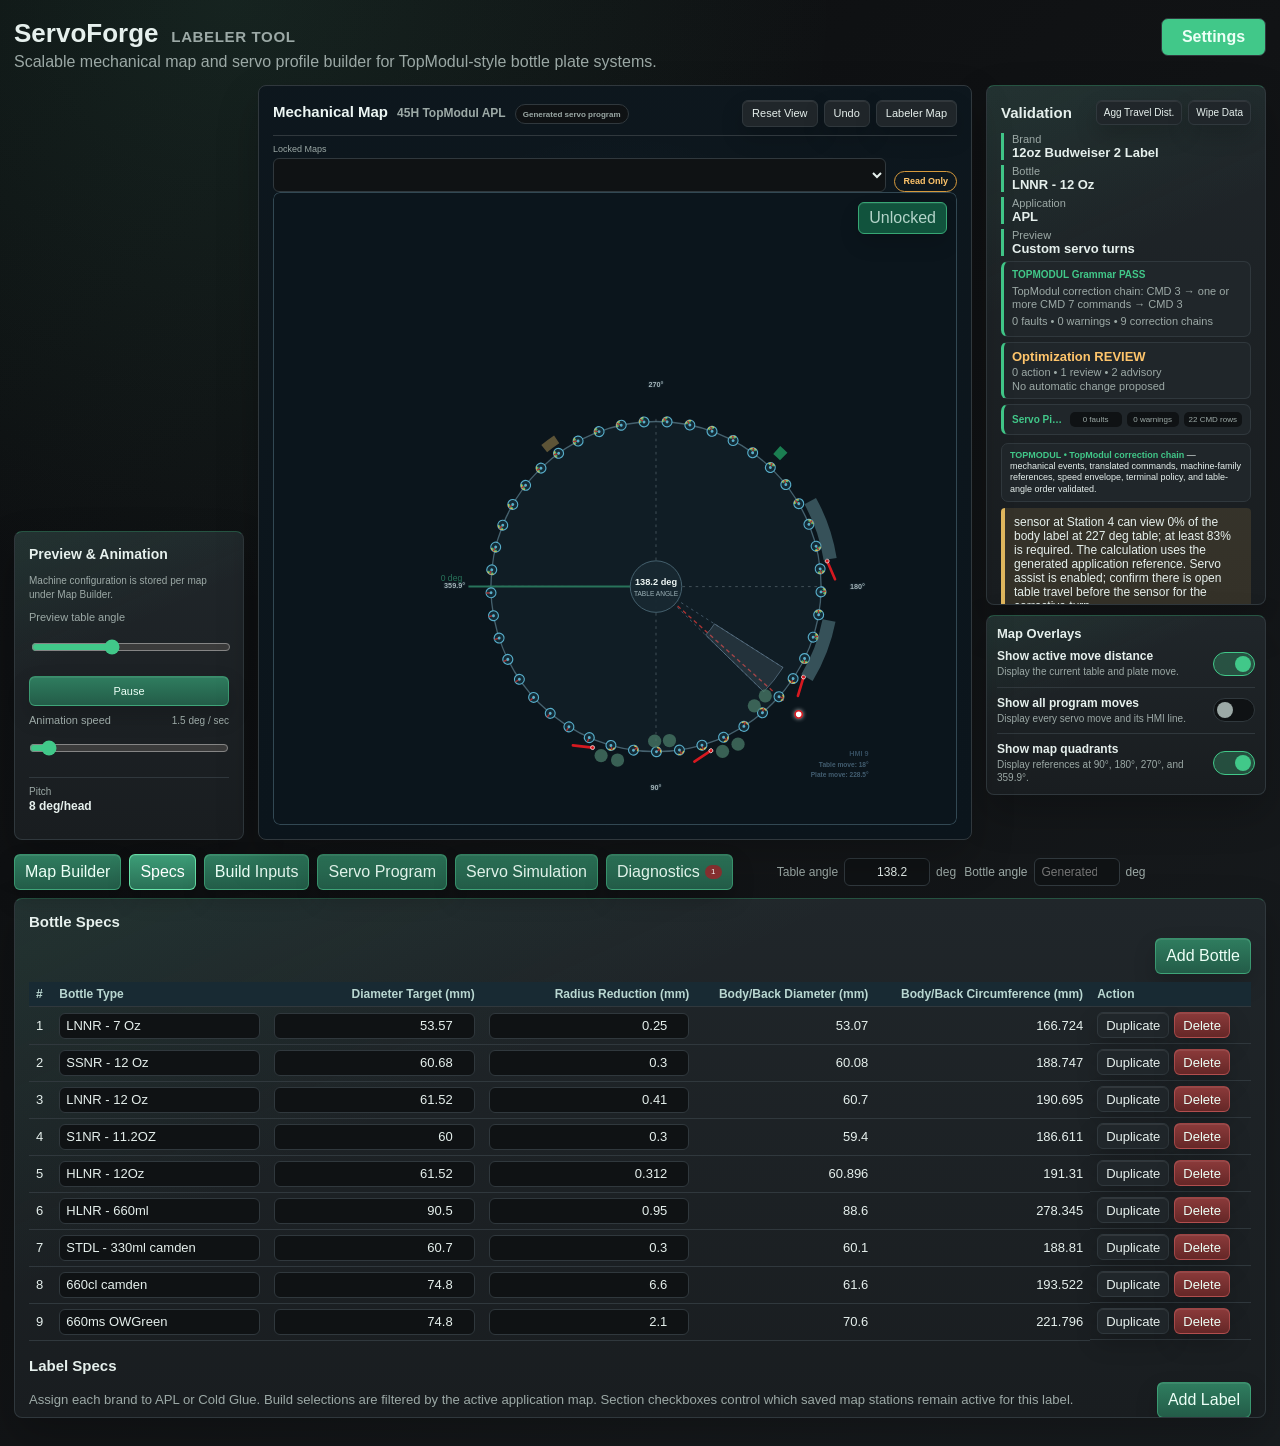
==== commit 78725149: "Promote approved staging 84131f0 to production 0.9.4" ====
--- a/index.html
+++ b/index.html
@@ -3,13 +3,13 @@
   <head>
     <meta charset="utf-8" />
     <meta name="viewport" content="width=device-width, initial-scale=1" />
-    <meta name="application-version" content="0.9.3" />
+    <meta name="application-version" content="0.9.4" />
     <meta name="update-manifest-url" content="./update-manifest.json" />
     <meta name="theme-color" content="#173f35" />
     <title>ServoForge Labeler</title>
     <link rel="manifest" href="manifest.webmanifest" />
     <link rel="icon" href="assets/labeler-tool-icon.svg" type="image/svg+xml" />
-    <link rel="stylesheet" href="styles.css?v=0.9.3" />
+    <link rel="stylesheet" href="styles.css?v=0.9.4" />
   </head>
   <body><main class="app">
       <section class="topbar">
@@ -42,7 +42,7 @@
             </label>
             <button id="saveSettings" type="button">Save Settings</button>
             <button id="checkForUpdates" type="button">Check for Updates</button>
-            <output id="updateCheckStatus" class="update-check-status" aria-live="polite">Version 0.9.3 • Updates are checked automatically.</output>
+            <output id="updateCheckStatus" class="update-check-status" aria-live="polite">Version 0.9.4 • Updates are checked automatically.</output>
             <button id="exportSettings" type="button">Export Settings</button>
             <label class="file-action">Import Settings<input id="importSettings" type="file" accept="application/json,.json" /></label>
             <button id="exportJson" type="button">Export JSON</button>
@@ -256,45 +256,45 @@
       <section id="simulation" class="table-wrap"></section>
       <section id="heads" class="table-wrap" hidden></section>
     </main>
-    <script src="drivers/geometry/label-geometry-driver.js?v=0.9.3"></script>
-    <script src="drivers/application/application-mode-driver.js?v=0.9.3"></script>
-    <script src="drivers/mechanical/mechanical-motion-driver.js?v=0.9.3"></script>
-    <script src="drivers/mechanical/cold-glue-motion-driver.js?v=0.9.3"></script>
-    <script src="drivers/servo/servo-command-driver.js?v=0.9.3"></script>
-    <script src="drivers/planning/motion-planner-driver.js?v=0.9.3"></script>
-    <script src="drivers/planning/mechanical-event-planner-driver.js?v=0.9.3"></script>
-    <script src="drivers/translation/profile-translator-driver.js?v=0.9.3"></script>
-    <script src="drivers/validation/motion-validation-driver.js?v=0.9.3"></script>
-    <script src="drivers/validation/servo-pipeline-validator-driver.js?v=0.9.3"></script>
-    <script src="drivers/validation/machine-family-grammar-driver.js?v=0.9.3"></script>
-    <script src="drivers/simulation/servo-replay-driver.js?v=0.9.3"></script>
-    <script src="drivers/optimization/program-optimizer-driver.js?v=0.9.3"></script>
-    <script src="drivers/quality/release-readiness-driver.js?v=0.9.3"></script>
-    <script src="drivers/profile/apl-profile-driver.js?v=0.9.3"></script>
-    <script src="app/defaults.js?v=0.9.3"></script>
-    <script src="app/persistence.js?v=0.9.3"></script>
-    <script src="app/zone-site-configuration.js?v=0.9.3"></script>
-    <script src="app/geometry-and-planning.js?v=0.9.3"></script>
-    <script src="app/profile-generation.js?v=0.9.3"></script>
-    <script src="app/simulation-engine.js?v=0.9.3"></script>
-    <script src="app/assemblies.js?v=0.9.3"></script>
-    <script src="app/wipe-down-builder.js?v=0.9.3"></script>
-    <script src="app/validation.js?v=0.9.3"></script>
-    <script src="app/setup-bindings.js?v=0.9.3"></script>
-    <script src="app/map-rendering.js?v=0.9.3"></script>
-    <script src="app/table-rendering.js?v=0.9.3"></script>
-    <script src="app/bootstrap.js?v=0.9.3"></script>
-    <script src="app/motion-planner-ui.js?v=0.9.3"></script>
-    <script src="app/profile-translator-integration.js?v=0.9.3"></script>
-    <script src="app/servo-pipeline-validator-integration.js?v=0.9.3"></script>
-    <script src="app/milestone-6-7-integration.js?v=0.9.3"></script>
-    <script src="app/machine-family-grammar-integration.js?v=0.9.3"></script>
-    <script src="app/servo-replay-integration.js?v=0.9.3"></script>
-    <script src="app/machine-terminal-policy-integration.js?v=0.9.3"></script>
-    <script src="app/topmodul-double-correction-integration.js?v=0.9.3"></script>
-    <script src="app/program-optimizer-integration.js?v=0.9.3"></script>
-    <script src="app/release-readiness-integration.js?v=0.9.3"></script>
-    <script src="app/update-manager.js?v=0.9.3"></script>
-    <script src="app.js?v=0.9.3"></script>
+    <script src="drivers/geometry/label-geometry-driver.js?v=0.9.4"></script>
+    <script src="drivers/application/application-mode-driver.js?v=0.9.4"></script>
+    <script src="drivers/mechanical/mechanical-motion-driver.js?v=0.9.4"></script>
+    <script src="drivers/mechanical/cold-glue-motion-driver.js?v=0.9.4"></script>
+    <script src="drivers/servo/servo-command-driver.js?v=0.9.4"></script>
+    <script src="drivers/planning/motion-planner-driver.js?v=0.9.4"></script>
+    <script src="drivers/planning/mechanical-event-planner-driver.js?v=0.9.4"></script>
+    <script src="drivers/translation/profile-translator-driver.js?v=0.9.4"></script>
+    <script src="drivers/validation/motion-validation-driver.js?v=0.9.4"></script>
+    <script src="drivers/validation/servo-pipeline-validator-driver.js?v=0.9.4"></script>
+    <script src="drivers/validation/machine-family-grammar-driver.js?v=0.9.4"></script>
+    <script src="drivers/simulation/servo-replay-driver.js?v=0.9.4"></script>
+    <script src="drivers/optimization/program-optimizer-driver.js?v=0.9.4"></script>
+    <script src="drivers/quality/release-readiness-driver.js?v=0.9.4"></script>
+    <script src="drivers/profile/apl-profile-driver.js?v=0.9.4"></script>
+    <script src="app/defaults.js?v=0.9.4"></script>
+    <script src="app/persistence.js?v=0.9.4"></script>
+    <script src="app/zone-site-configuration.js?v=0.9.4"></script>
+    <script src="app/geometry-and-planning.js?v=0.9.4"></script>
+    <script src="app/profile-generation.js?v=0.9.4"></script>
+    <script src="app/simulation-engine.js?v=0.9.4"></script>
+    <script src="app/assemblies.js?v=0.9.4"></script>
+    <script src="app/wipe-down-builder.js?v=0.9.4"></script>
+    <script src="app/validation.js?v=0.9.4"></script>
+    <script src="app/setup-bindings.js?v=0.9.4"></script>
+    <script src="app/map-rendering.js?v=0.9.4"></script>
+    <script src="app/table-rendering.js?v=0.9.4"></script>
+    <script src="app/bootstrap.js?v=0.9.4"></script>
+    <script src="app/motion-planner-ui.js?v=0.9.4"></script>
+    <script src="app/profile-translator-integration.js?v=0.9.4"></script>
+    <script src="app/servo-pipeline-validator-integration.js?v=0.9.4"></script>
+    <script src="app/milestone-6-7-integration.js?v=0.9.4"></script>
+    <script src="app/machine-family-grammar-integration.js?v=0.9.4"></script>
+    <script src="app/servo-replay-integration.js?v=0.9.4"></script>
+    <script src="app/machine-terminal-policy-integration.js?v=0.9.4"></script>
+    <script src="app/topmodul-double-correction-integration.js?v=0.9.4"></script>
+    <script src="app/program-optimizer-integration.js?v=0.9.4"></script>
+    <script src="app/release-readiness-integration.js?v=0.9.4"></script>
+    <script src="app/update-manager.js?v=0.9.4"></script>
+    <script src="app.js?v=0.9.4"></script>
   </body>
 </html>
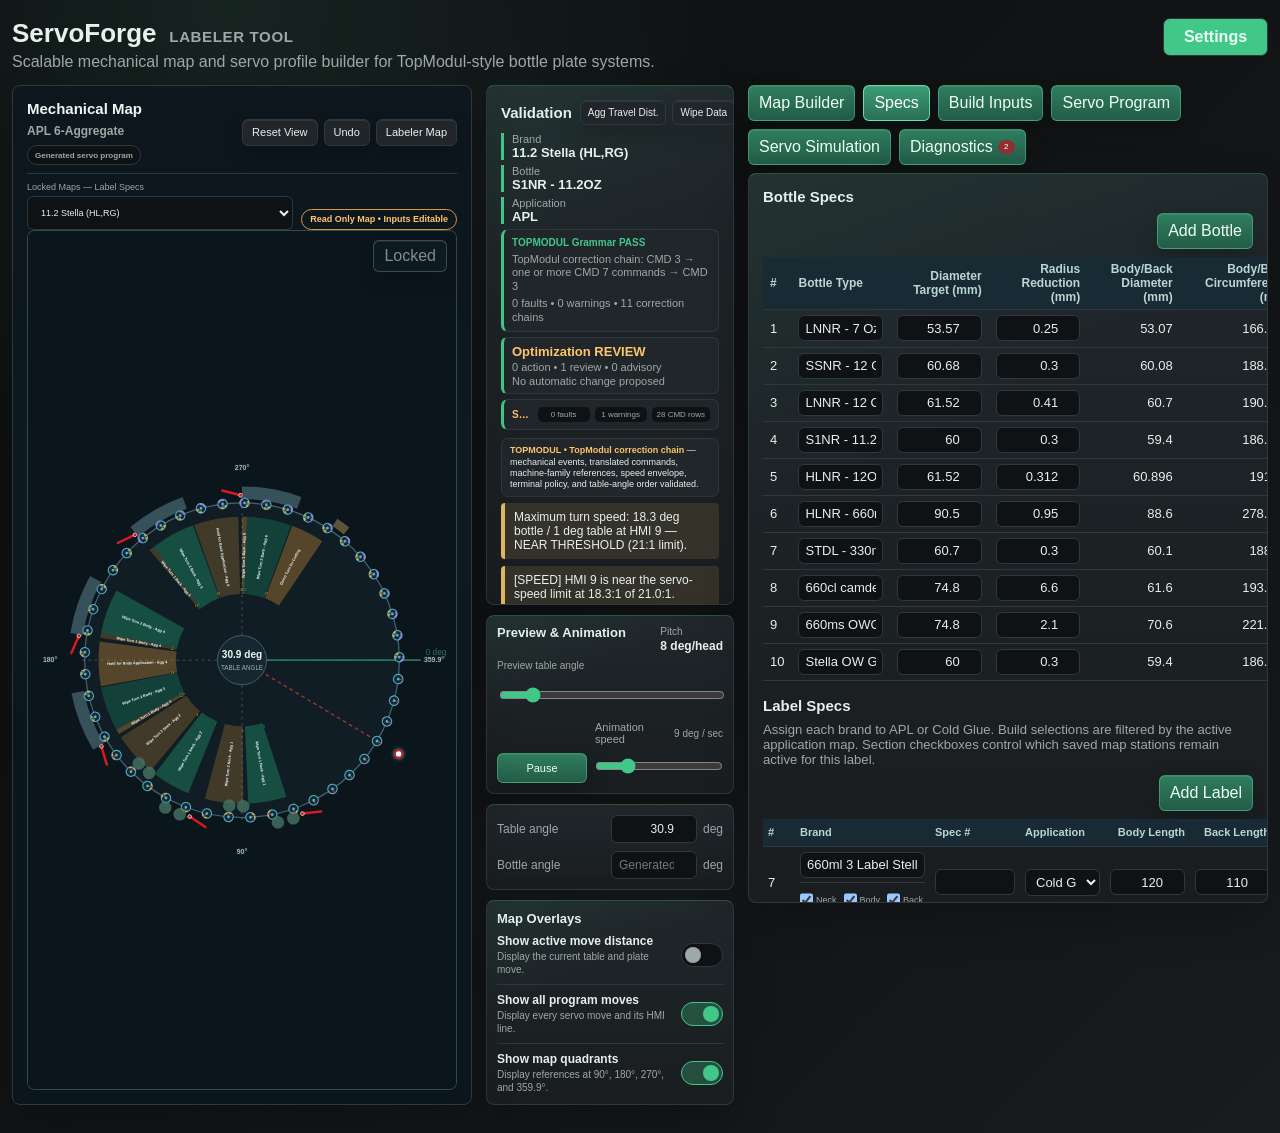
==== commit 40cc0f41: "Promote approved staging 7f08492 to production 0.9.5" ====
--- a/index.html
+++ b/index.html
@@ -3,13 +3,13 @@
   <head>
     <meta charset="utf-8" />
     <meta name="viewport" content="width=device-width, initial-scale=1" />
-    <meta name="application-version" content="0.9.4" />
+    <meta name="application-version" content="0.9.5" />
     <meta name="update-manifest-url" content="./update-manifest.json" />
     <meta name="theme-color" content="#173f35" />
     <title>ServoForge Labeler</title>
     <link rel="manifest" href="manifest.webmanifest" />
     <link rel="icon" href="assets/labeler-tool-icon.svg" type="image/svg+xml" />
-    <link rel="stylesheet" href="styles.css?v=0.9.4" />
+    <link rel="stylesheet" href="styles.css?v=0.9.5" />
   </head>
   <body><main class="app">
       <section class="topbar">
@@ -42,7 +42,7 @@
             </label>
             <button id="saveSettings" type="button">Save Settings</button>
             <button id="checkForUpdates" type="button">Check for Updates</button>
-            <output id="updateCheckStatus" class="update-check-status" aria-live="polite">Version 0.9.4 • Updates are checked automatically.</output>
+            <output id="updateCheckStatus" class="update-check-status" aria-live="polite">Version 0.9.5 • Updates are checked automatically.</output>
             <button id="exportSettings" type="button">Export Settings</button>
             <label class="file-action">Import Settings<input id="importSettings" type="file" accept="application/json,.json" /></label>
             <button id="exportJson" type="button">Export JSON</button>
@@ -256,45 +256,45 @@
       <section id="simulation" class="table-wrap"></section>
       <section id="heads" class="table-wrap" hidden></section>
     </main>
-    <script src="drivers/geometry/label-geometry-driver.js?v=0.9.4"></script>
-    <script src="drivers/application/application-mode-driver.js?v=0.9.4"></script>
-    <script src="drivers/mechanical/mechanical-motion-driver.js?v=0.9.4"></script>
-    <script src="drivers/mechanical/cold-glue-motion-driver.js?v=0.9.4"></script>
-    <script src="drivers/servo/servo-command-driver.js?v=0.9.4"></script>
-    <script src="drivers/planning/motion-planner-driver.js?v=0.9.4"></script>
-    <script src="drivers/planning/mechanical-event-planner-driver.js?v=0.9.4"></script>
-    <script src="drivers/translation/profile-translator-driver.js?v=0.9.4"></script>
-    <script src="drivers/validation/motion-validation-driver.js?v=0.9.4"></script>
-    <script src="drivers/validation/servo-pipeline-validator-driver.js?v=0.9.4"></script>
-    <script src="drivers/validation/machine-family-grammar-driver.js?v=0.9.4"></script>
-    <script src="drivers/simulation/servo-replay-driver.js?v=0.9.4"></script>
-    <script src="drivers/optimization/program-optimizer-driver.js?v=0.9.4"></script>
-    <script src="drivers/quality/release-readiness-driver.js?v=0.9.4"></script>
-    <script src="drivers/profile/apl-profile-driver.js?v=0.9.4"></script>
-    <script src="app/defaults.js?v=0.9.4"></script>
-    <script src="app/persistence.js?v=0.9.4"></script>
-    <script src="app/zone-site-configuration.js?v=0.9.4"></script>
-    <script src="app/geometry-and-planning.js?v=0.9.4"></script>
-    <script src="app/profile-generation.js?v=0.9.4"></script>
-    <script src="app/simulation-engine.js?v=0.9.4"></script>
-    <script src="app/assemblies.js?v=0.9.4"></script>
-    <script src="app/wipe-down-builder.js?v=0.9.4"></script>
-    <script src="app/validation.js?v=0.9.4"></script>
-    <script src="app/setup-bindings.js?v=0.9.4"></script>
-    <script src="app/map-rendering.js?v=0.9.4"></script>
-    <script src="app/table-rendering.js?v=0.9.4"></script>
-    <script src="app/bootstrap.js?v=0.9.4"></script>
-    <script src="app/motion-planner-ui.js?v=0.9.4"></script>
-    <script src="app/profile-translator-integration.js?v=0.9.4"></script>
-    <script src="app/servo-pipeline-validator-integration.js?v=0.9.4"></script>
-    <script src="app/milestone-6-7-integration.js?v=0.9.4"></script>
-    <script src="app/machine-family-grammar-integration.js?v=0.9.4"></script>
-    <script src="app/servo-replay-integration.js?v=0.9.4"></script>
-    <script src="app/machine-terminal-policy-integration.js?v=0.9.4"></script>
-    <script src="app/topmodul-double-correction-integration.js?v=0.9.4"></script>
-    <script src="app/program-optimizer-integration.js?v=0.9.4"></script>
-    <script src="app/release-readiness-integration.js?v=0.9.4"></script>
-    <script src="app/update-manager.js?v=0.9.4"></script>
-    <script src="app.js?v=0.9.4"></script>
+    <script src="drivers/geometry/label-geometry-driver.js?v=0.9.5"></script>
+    <script src="drivers/application/application-mode-driver.js?v=0.9.5"></script>
+    <script src="drivers/mechanical/mechanical-motion-driver.js?v=0.9.5"></script>
+    <script src="drivers/mechanical/cold-glue-motion-driver.js?v=0.9.5"></script>
+    <script src="drivers/servo/servo-command-driver.js?v=0.9.5"></script>
+    <script src="drivers/planning/motion-planner-driver.js?v=0.9.5"></script>
+    <script src="drivers/planning/mechanical-event-planner-driver.js?v=0.9.5"></script>
+    <script src="drivers/translation/profile-translator-driver.js?v=0.9.5"></script>
+    <script src="drivers/validation/motion-validation-driver.js?v=0.9.5"></script>
+    <script src="drivers/validation/servo-pipeline-validator-driver.js?v=0.9.5"></script>
+    <script src="drivers/validation/machine-family-grammar-driver.js?v=0.9.5"></script>
+    <script src="drivers/simulation/servo-replay-driver.js?v=0.9.5"></script>
+    <script src="drivers/optimization/program-optimizer-driver.js?v=0.9.5"></script>
+    <script src="drivers/quality/release-readiness-driver.js?v=0.9.5"></script>
+    <script src="drivers/profile/apl-profile-driver.js?v=0.9.5"></script>
+    <script src="app/defaults.js?v=0.9.5"></script>
+    <script src="app/persistence.js?v=0.9.5"></script>
+    <script src="app/zone-site-configuration.js?v=0.9.5"></script>
+    <script src="app/geometry-and-planning.js?v=0.9.5"></script>
+    <script src="app/profile-generation.js?v=0.9.5"></script>
+    <script src="app/simulation-engine.js?v=0.9.5"></script>
+    <script src="app/assemblies.js?v=0.9.5"></script>
+    <script src="app/wipe-down-builder.js?v=0.9.5"></script>
+    <script src="app/validation.js?v=0.9.5"></script>
+    <script src="app/setup-bindings.js?v=0.9.5"></script>
+    <script src="app/map-rendering.js?v=0.9.5"></script>
+    <script src="app/table-rendering.js?v=0.9.5"></script>
+    <script src="app/bootstrap.js?v=0.9.5"></script>
+    <script src="app/motion-planner-ui.js?v=0.9.5"></script>
+    <script src="app/profile-translator-integration.js?v=0.9.5"></script>
+    <script src="app/servo-pipeline-validator-integration.js?v=0.9.5"></script>
+    <script src="app/milestone-6-7-integration.js?v=0.9.5"></script>
+    <script src="app/machine-family-grammar-integration.js?v=0.9.5"></script>
+    <script src="app/servo-replay-integration.js?v=0.9.5"></script>
+    <script src="app/machine-terminal-policy-integration.js?v=0.9.5"></script>
+    <script src="app/topmodul-double-correction-integration.js?v=0.9.5"></script>
+    <script src="app/program-optimizer-integration.js?v=0.9.5"></script>
+    <script src="app/release-readiness-integration.js?v=0.9.5"></script>
+    <script src="app/update-manager.js?v=0.9.5"></script>
+    <script src="app.js?v=0.9.5"></script>
   </body>
 </html>
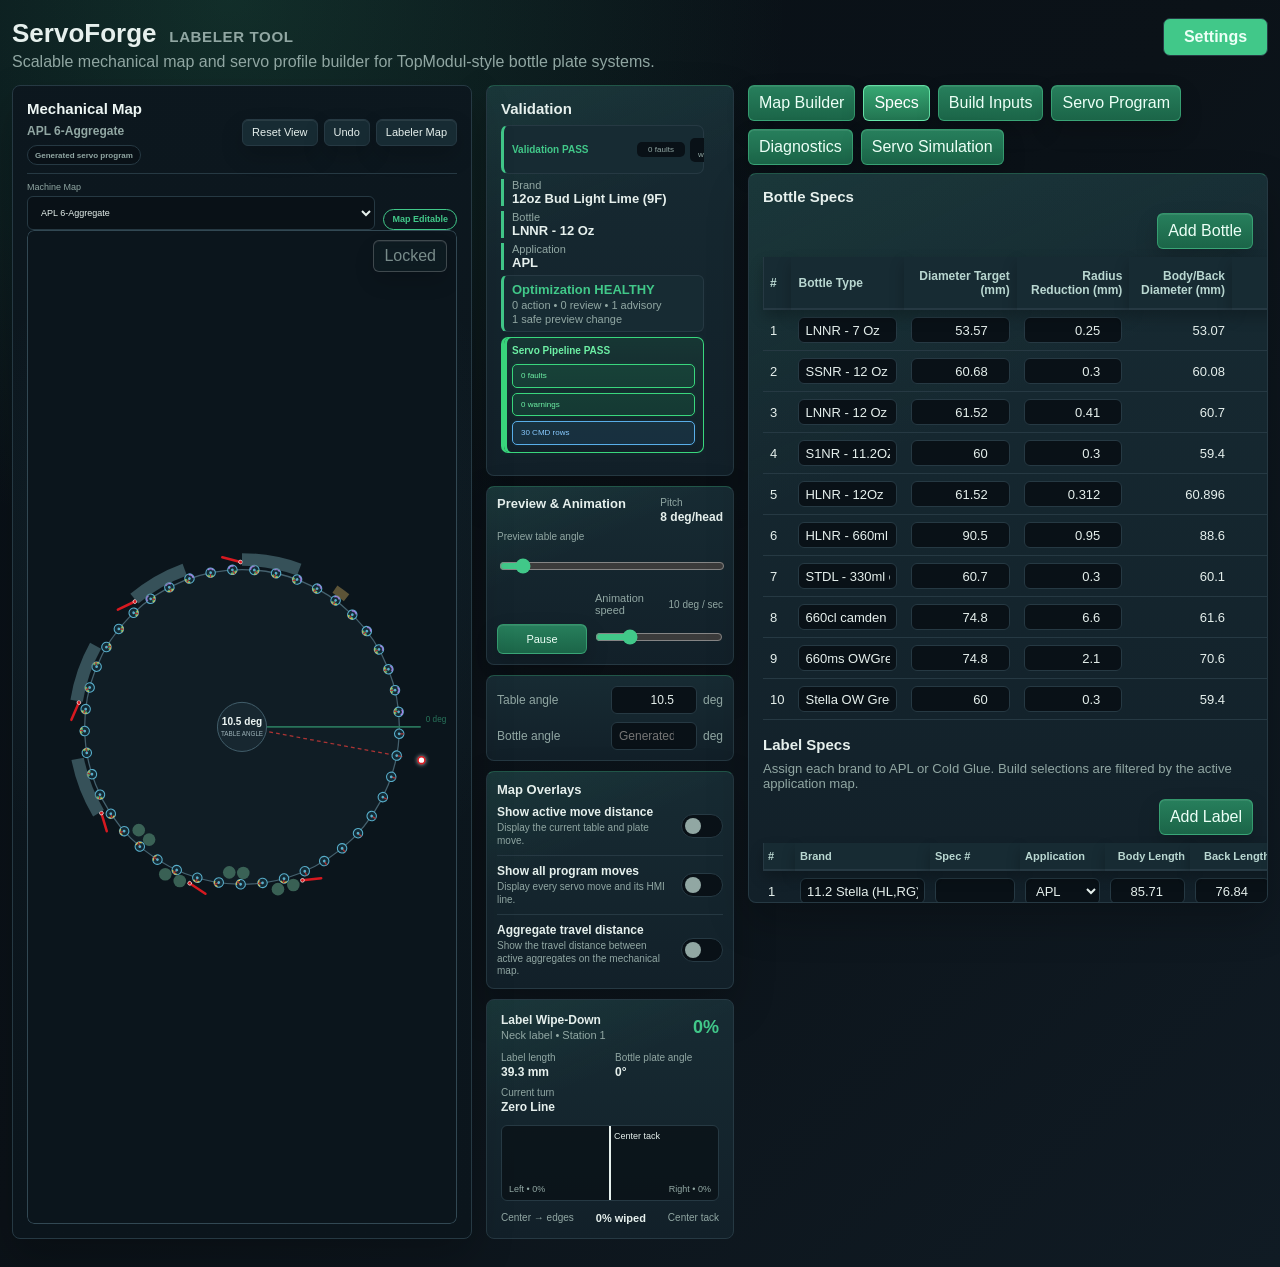
==== commit 30cd48ea: "Promote approved staging 200c8d2 as ServoForge 0.9.9" ====
--- a/index.html
+++ b/index.html
@@ -3,13 +3,13 @@
   <head>
     <meta charset="utf-8" />
     <meta name="viewport" content="width=device-width, initial-scale=1" />
-    <meta name="application-version" content="0.9.5" />
+    <meta name="application-version" content="0.9.9" />
     <meta name="update-manifest-url" content="./update-manifest.json" />
     <meta name="theme-color" content="#173f35" />
     <title>ServoForge Labeler</title>
     <link rel="manifest" href="manifest.webmanifest" />
     <link rel="icon" href="assets/labeler-tool-icon.svg" type="image/svg+xml" />
-    <link rel="stylesheet" href="styles.css?v=0.9.5" />
+    <link rel="stylesheet" href="styles.css?v=0.9.9" />
   </head>
   <body><main class="app">
       <section class="topbar">
@@ -42,7 +42,7 @@
             </label>
             <button id="saveSettings" type="button">Save Settings</button>
             <button id="checkForUpdates" type="button">Check for Updates</button>
-            <output id="updateCheckStatus" class="update-check-status" aria-live="polite">Version 0.9.5 • Updates are checked automatically.</output>
+            <output id="updateCheckStatus" class="update-check-status" aria-live="polite">Version 0.9.9 • Updates are checked automatically.</output>
             <button id="exportSettings" type="button">Export Settings</button>
             <label class="file-action">Import Settings<input id="importSettings" type="file" accept="application/json,.json" /></label>
             <button id="exportJson" type="button">Export JSON</button>
@@ -256,45 +256,45 @@
       <section id="simulation" class="table-wrap"></section>
       <section id="heads" class="table-wrap" hidden></section>
     </main>
-    <script src="drivers/geometry/label-geometry-driver.js?v=0.9.5"></script>
-    <script src="drivers/application/application-mode-driver.js?v=0.9.5"></script>
-    <script src="drivers/mechanical/mechanical-motion-driver.js?v=0.9.5"></script>
-    <script src="drivers/mechanical/cold-glue-motion-driver.js?v=0.9.5"></script>
-    <script src="drivers/servo/servo-command-driver.js?v=0.9.5"></script>
-    <script src="drivers/planning/motion-planner-driver.js?v=0.9.5"></script>
-    <script src="drivers/planning/mechanical-event-planner-driver.js?v=0.9.5"></script>
-    <script src="drivers/translation/profile-translator-driver.js?v=0.9.5"></script>
-    <script src="drivers/validation/motion-validation-driver.js?v=0.9.5"></script>
-    <script src="drivers/validation/servo-pipeline-validator-driver.js?v=0.9.5"></script>
-    <script src="drivers/validation/machine-family-grammar-driver.js?v=0.9.5"></script>
-    <script src="drivers/simulation/servo-replay-driver.js?v=0.9.5"></script>
-    <script src="drivers/optimization/program-optimizer-driver.js?v=0.9.5"></script>
-    <script src="drivers/quality/release-readiness-driver.js?v=0.9.5"></script>
-    <script src="drivers/profile/apl-profile-driver.js?v=0.9.5"></script>
-    <script src="app/defaults.js?v=0.9.5"></script>
-    <script src="app/persistence.js?v=0.9.5"></script>
-    <script src="app/zone-site-configuration.js?v=0.9.5"></script>
-    <script src="app/geometry-and-planning.js?v=0.9.5"></script>
-    <script src="app/profile-generation.js?v=0.9.5"></script>
-    <script src="app/simulation-engine.js?v=0.9.5"></script>
-    <script src="app/assemblies.js?v=0.9.5"></script>
-    <script src="app/wipe-down-builder.js?v=0.9.5"></script>
-    <script src="app/validation.js?v=0.9.5"></script>
-    <script src="app/setup-bindings.js?v=0.9.5"></script>
-    <script src="app/map-rendering.js?v=0.9.5"></script>
-    <script src="app/table-rendering.js?v=0.9.5"></script>
-    <script src="app/bootstrap.js?v=0.9.5"></script>
-    <script src="app/motion-planner-ui.js?v=0.9.5"></script>
-    <script src="app/profile-translator-integration.js?v=0.9.5"></script>
-    <script src="app/servo-pipeline-validator-integration.js?v=0.9.5"></script>
-    <script src="app/milestone-6-7-integration.js?v=0.9.5"></script>
-    <script src="app/machine-family-grammar-integration.js?v=0.9.5"></script>
-    <script src="app/servo-replay-integration.js?v=0.9.5"></script>
-    <script src="app/machine-terminal-policy-integration.js?v=0.9.5"></script>
-    <script src="app/topmodul-double-correction-integration.js?v=0.9.5"></script>
-    <script src="app/program-optimizer-integration.js?v=0.9.5"></script>
-    <script src="app/release-readiness-integration.js?v=0.9.5"></script>
-    <script src="app/update-manager.js?v=0.9.5"></script>
-    <script src="app.js?v=0.9.5"></script>
+    <script src="drivers/geometry/label-geometry-driver.js?v=0.9.9"></script>
+    <script src="drivers/application/application-mode-driver.js?v=0.9.9"></script>
+    <script src="drivers/mechanical/mechanical-motion-driver.js?v=0.9.9"></script>
+    <script src="drivers/mechanical/cold-glue-motion-driver.js?v=0.9.9"></script>
+    <script src="drivers/servo/servo-command-driver.js?v=0.9.9"></script>
+    <script src="drivers/planning/motion-planner-driver.js?v=0.9.9"></script>
+    <script src="drivers/planning/mechanical-event-planner-driver.js?v=0.9.9"></script>
+    <script src="drivers/translation/profile-translator-driver.js?v=0.9.9"></script>
+    <script src="drivers/validation/motion-validation-driver.js?v=0.9.9"></script>
+    <script src="drivers/validation/servo-pipeline-validator-driver.js?v=0.9.9"></script>
+    <script src="drivers/validation/machine-family-grammar-driver.js?v=0.9.9"></script>
+    <script src="drivers/simulation/servo-replay-driver.js?v=0.9.9"></script>
+    <script src="drivers/optimization/program-optimizer-driver.js?v=0.9.9"></script>
+    <script src="drivers/quality/release-readiness-driver.js?v=0.9.9"></script>
+    <script src="drivers/profile/apl-profile-driver.js?v=0.9.9"></script>
+    <script src="app/defaults.js?v=0.9.9"></script>
+    <script src="app/persistence.js?v=0.9.9"></script>
+    <script src="app/zone-site-configuration.js?v=0.9.9"></script>
+    <script src="app/geometry-and-planning.js?v=0.9.9"></script>
+    <script src="app/profile-generation.js?v=0.9.9"></script>
+    <script src="app/simulation-engine.js?v=0.9.9"></script>
+    <script src="app/assemblies.js?v=0.9.9"></script>
+    <script src="app/wipe-down-builder.js?v=0.9.9"></script>
+    <script src="app/validation.js?v=0.9.9"></script>
+    <script src="app/setup-bindings.js?v=0.9.9"></script>
+    <script src="app/map-rendering.js?v=0.9.9"></script>
+    <script src="app/table-rendering.js?v=0.9.9"></script>
+    <script src="app/bootstrap.js?v=0.9.9"></script>
+    <script src="app/motion-planner-ui.js?v=0.9.9"></script>
+    <script src="app/profile-translator-integration.js?v=0.9.9"></script>
+    <script src="app/servo-pipeline-validator-integration.js?v=0.9.9"></script>
+    <script src="app/milestone-6-7-integration.js?v=0.9.9"></script>
+    <script src="app/machine-family-grammar-integration.js?v=0.9.9"></script>
+    <script src="app/servo-replay-integration.js?v=0.9.9"></script>
+    <script src="app/machine-terminal-policy-integration.js?v=0.9.9"></script>
+    <script src="app/topmodul-double-correction-integration.js?v=0.9.9"></script>
+    <script src="app/program-optimizer-integration.js?v=0.9.9"></script>
+    <script src="app/release-readiness-integration.js?v=0.9.9"></script>
+    <script src="app/update-manager.js?v=0.9.9"></script>
+    <script src="app.js?v=0.9.9"></script>
   </body>
 </html>
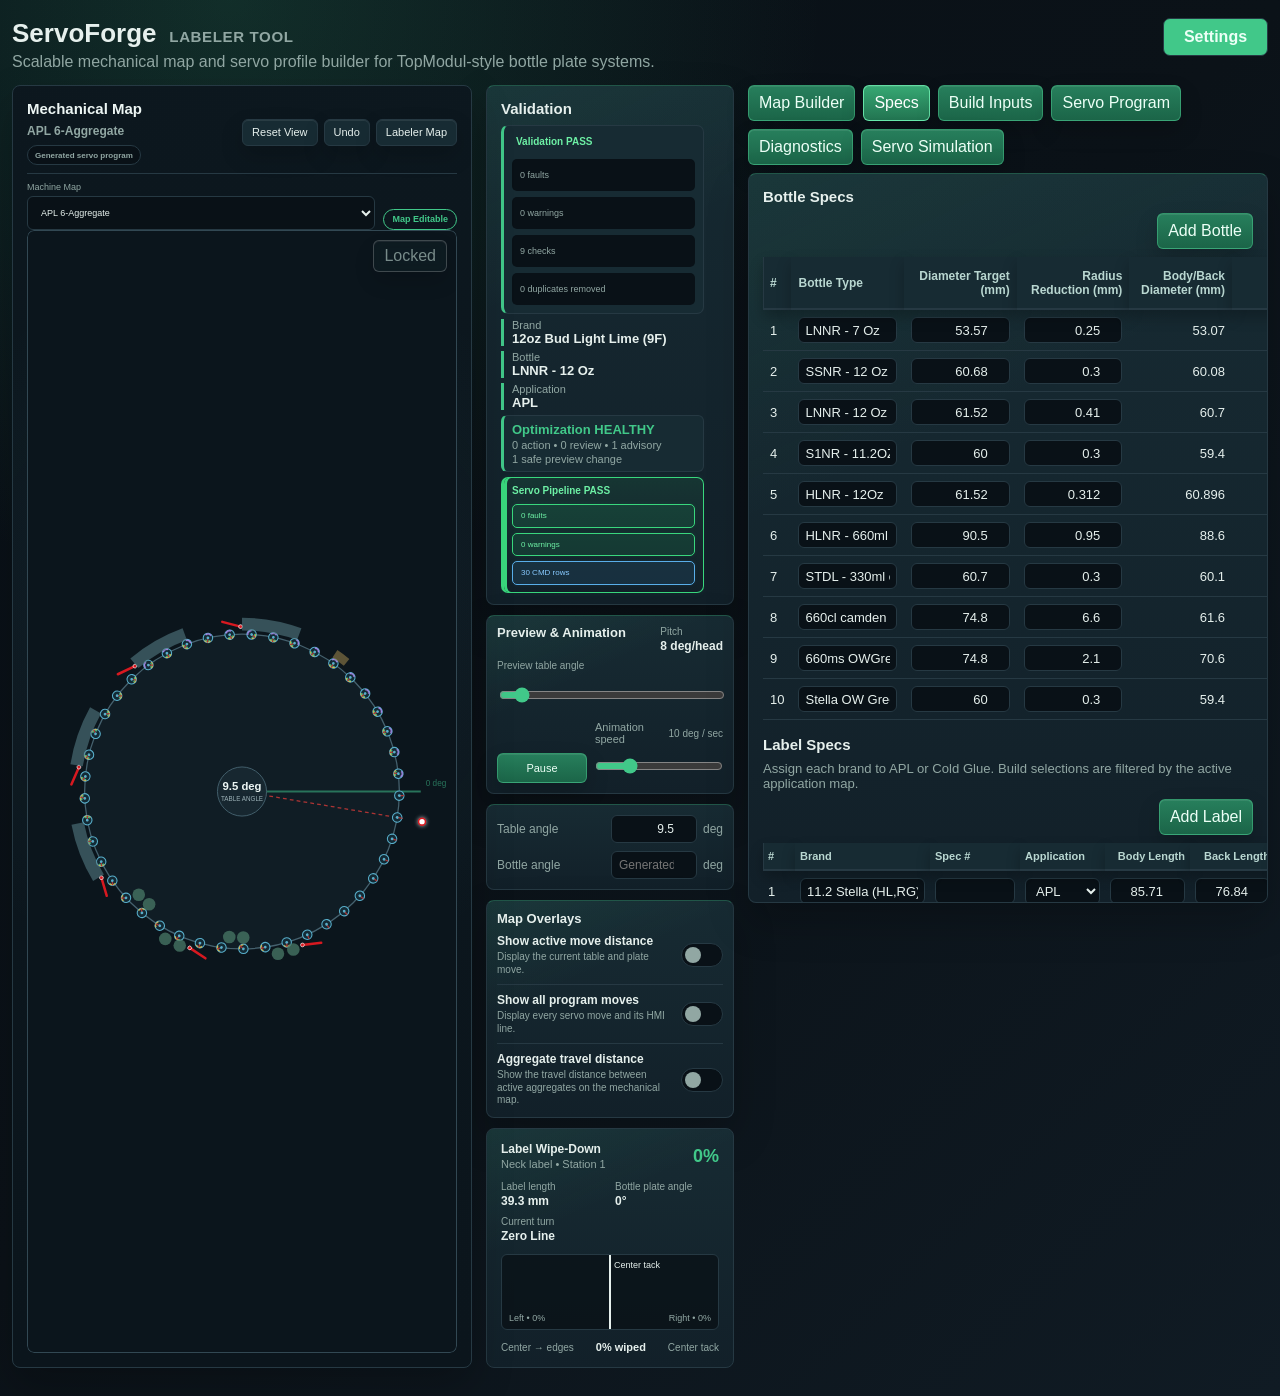
==== commit ef8f817c: "Promote approved staging 4e5bb1a as ServoForge 0.9.10" ====
--- a/index.html
+++ b/index.html
@@ -3,13 +3,13 @@
   <head>
     <meta charset="utf-8" />
     <meta name="viewport" content="width=device-width, initial-scale=1" />
-    <meta name="application-version" content="0.9.9" />
+    <meta name="application-version" content="0.9.10" />
     <meta name="update-manifest-url" content="./update-manifest.json" />
     <meta name="theme-color" content="#173f35" />
     <title>ServoForge Labeler</title>
     <link rel="manifest" href="manifest.webmanifest" />
     <link rel="icon" href="assets/labeler-tool-icon.svg" type="image/svg+xml" />
-    <link rel="stylesheet" href="styles.css?v=0.9.9" />
+    <link rel="stylesheet" href="styles.css?v=0.9.10" />
   </head>
   <body><main class="app">
       <section class="topbar">
@@ -42,7 +42,7 @@
             </label>
             <button id="saveSettings" type="button">Save Settings</button>
             <button id="checkForUpdates" type="button">Check for Updates</button>
-            <output id="updateCheckStatus" class="update-check-status" aria-live="polite">Version 0.9.9 • Updates are checked automatically.</output>
+            <output id="updateCheckStatus" class="update-check-status" aria-live="polite">Version 0.9.10 • Updates are checked automatically.</output>
             <button id="exportSettings" type="button">Export Settings</button>
             <label class="file-action">Import Settings<input id="importSettings" type="file" accept="application/json,.json" /></label>
             <button id="exportJson" type="button">Export JSON</button>
@@ -256,45 +256,45 @@
       <section id="simulation" class="table-wrap"></section>
       <section id="heads" class="table-wrap" hidden></section>
     </main>
-    <script src="drivers/geometry/label-geometry-driver.js?v=0.9.9"></script>
-    <script src="drivers/application/application-mode-driver.js?v=0.9.9"></script>
-    <script src="drivers/mechanical/mechanical-motion-driver.js?v=0.9.9"></script>
-    <script src="drivers/mechanical/cold-glue-motion-driver.js?v=0.9.9"></script>
-    <script src="drivers/servo/servo-command-driver.js?v=0.9.9"></script>
-    <script src="drivers/planning/motion-planner-driver.js?v=0.9.9"></script>
-    <script src="drivers/planning/mechanical-event-planner-driver.js?v=0.9.9"></script>
-    <script src="drivers/translation/profile-translator-driver.js?v=0.9.9"></script>
-    <script src="drivers/validation/motion-validation-driver.js?v=0.9.9"></script>
-    <script src="drivers/validation/servo-pipeline-validator-driver.js?v=0.9.9"></script>
-    <script src="drivers/validation/machine-family-grammar-driver.js?v=0.9.9"></script>
-    <script src="drivers/simulation/servo-replay-driver.js?v=0.9.9"></script>
-    <script src="drivers/optimization/program-optimizer-driver.js?v=0.9.9"></script>
-    <script src="drivers/quality/release-readiness-driver.js?v=0.9.9"></script>
-    <script src="drivers/profile/apl-profile-driver.js?v=0.9.9"></script>
-    <script src="app/defaults.js?v=0.9.9"></script>
-    <script src="app/persistence.js?v=0.9.9"></script>
-    <script src="app/zone-site-configuration.js?v=0.9.9"></script>
-    <script src="app/geometry-and-planning.js?v=0.9.9"></script>
-    <script src="app/profile-generation.js?v=0.9.9"></script>
-    <script src="app/simulation-engine.js?v=0.9.9"></script>
-    <script src="app/assemblies.js?v=0.9.9"></script>
-    <script src="app/wipe-down-builder.js?v=0.9.9"></script>
-    <script src="app/validation.js?v=0.9.9"></script>
-    <script src="app/setup-bindings.js?v=0.9.9"></script>
-    <script src="app/map-rendering.js?v=0.9.9"></script>
-    <script src="app/table-rendering.js?v=0.9.9"></script>
-    <script src="app/bootstrap.js?v=0.9.9"></script>
-    <script src="app/motion-planner-ui.js?v=0.9.9"></script>
-    <script src="app/profile-translator-integration.js?v=0.9.9"></script>
-    <script src="app/servo-pipeline-validator-integration.js?v=0.9.9"></script>
-    <script src="app/milestone-6-7-integration.js?v=0.9.9"></script>
-    <script src="app/machine-family-grammar-integration.js?v=0.9.9"></script>
-    <script src="app/servo-replay-integration.js?v=0.9.9"></script>
-    <script src="app/machine-terminal-policy-integration.js?v=0.9.9"></script>
-    <script src="app/topmodul-double-correction-integration.js?v=0.9.9"></script>
-    <script src="app/program-optimizer-integration.js?v=0.9.9"></script>
-    <script src="app/release-readiness-integration.js?v=0.9.9"></script>
-    <script src="app/update-manager.js?v=0.9.9"></script>
-    <script src="app.js?v=0.9.9"></script>
+    <script src="drivers/geometry/label-geometry-driver.js?v=0.9.10"></script>
+    <script src="drivers/application/application-mode-driver.js?v=0.9.10"></script>
+    <script src="drivers/mechanical/mechanical-motion-driver.js?v=0.9.10"></script>
+    <script src="drivers/mechanical/cold-glue-motion-driver.js?v=0.9.10"></script>
+    <script src="drivers/servo/servo-command-driver.js?v=0.9.10"></script>
+    <script src="drivers/planning/motion-planner-driver.js?v=0.9.10"></script>
+    <script src="drivers/planning/mechanical-event-planner-driver.js?v=0.9.10"></script>
+    <script src="drivers/translation/profile-translator-driver.js?v=0.9.10"></script>
+    <script src="drivers/validation/motion-validation-driver.js?v=0.9.10"></script>
+    <script src="drivers/validation/servo-pipeline-validator-driver.js?v=0.9.10"></script>
+    <script src="drivers/validation/machine-family-grammar-driver.js?v=0.9.10"></script>
+    <script src="drivers/simulation/servo-replay-driver.js?v=0.9.10"></script>
+    <script src="drivers/optimization/program-optimizer-driver.js?v=0.9.10"></script>
+    <script src="drivers/quality/release-readiness-driver.js?v=0.9.10"></script>
+    <script src="drivers/profile/apl-profile-driver.js?v=0.9.10"></script>
+    <script src="app/defaults.js?v=0.9.10"></script>
+    <script src="app/persistence.js?v=0.9.10"></script>
+    <script src="app/zone-site-configuration.js?v=0.9.10"></script>
+    <script src="app/geometry-and-planning.js?v=0.9.10"></script>
+    <script src="app/profile-generation.js?v=0.9.10"></script>
+    <script src="app/simulation-engine.js?v=0.9.10"></script>
+    <script src="app/assemblies.js?v=0.9.10"></script>
+    <script src="app/wipe-down-builder.js?v=0.9.10"></script>
+    <script src="app/validation.js?v=0.9.10"></script>
+    <script src="app/setup-bindings.js?v=0.9.10"></script>
+    <script src="app/map-rendering.js?v=0.9.10"></script>
+    <script src="app/table-rendering.js?v=0.9.10"></script>
+    <script src="app/bootstrap.js?v=0.9.10"></script>
+    <script src="app/motion-planner-ui.js?v=0.9.10"></script>
+    <script src="app/profile-translator-integration.js?v=0.9.10"></script>
+    <script src="app/servo-pipeline-validator-integration.js?v=0.9.10"></script>
+    <script src="app/milestone-6-7-integration.js?v=0.9.10"></script>
+    <script src="app/machine-family-grammar-integration.js?v=0.9.10"></script>
+    <script src="app/servo-replay-integration.js?v=0.9.10"></script>
+    <script src="app/machine-terminal-policy-integration.js?v=0.9.10"></script>
+    <script src="app/topmodul-double-correction-integration.js?v=0.9.10"></script>
+    <script src="app/program-optimizer-integration.js?v=0.9.10"></script>
+    <script src="app/release-readiness-integration.js?v=0.9.10"></script>
+    <script src="app/update-manager.js?v=0.9.10"></script>
+    <script src="app.js?v=0.9.10"></script>
   </body>
 </html>
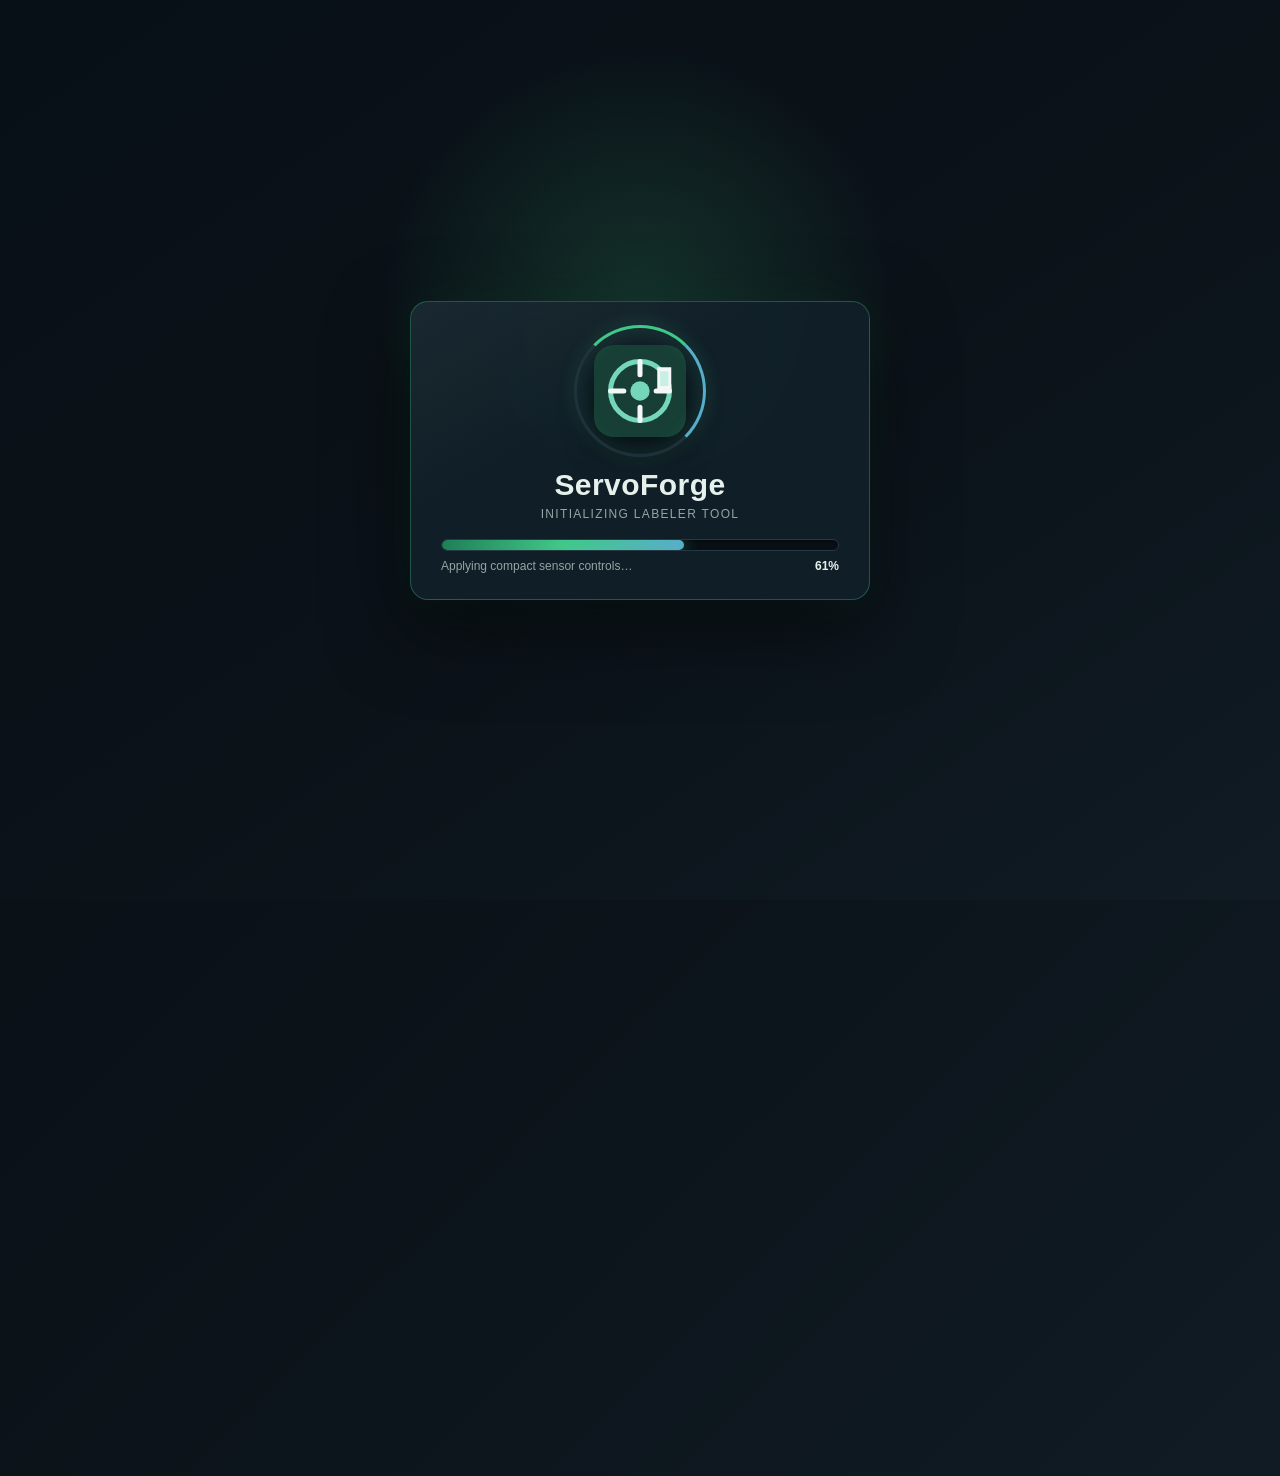
==== commit b9807bb3: "Promote complete staging snapshot d634bcb1e3f039fdc630c37c6fb49661a126d904" ====
--- a/index.html
+++ b/index.html
@@ -6,12 +6,12 @@
     <meta name="application-version" content="0.9.10" />
     <meta name="update-manifest-url" content="./update-manifest.json" />
     <meta name="theme-color" content="#173f35" />
-    <title>ServoForge Labeler</title>
+    <title>ServoForge Labeler — STAGING</title>
     <link rel="manifest" href="manifest.webmanifest" />
     <link rel="icon" href="assets/labeler-tool-icon.svg" type="image/svg+xml" />
     <link rel="stylesheet" href="styles.css?v=0.9.10" />
   </head>
-  <body><main class="app">
+  <body><div class="staging-environment-banner" role="status">STAGING / TEST BUILD — NOT PRODUCTION</div><main class="app">
       <section class="topbar">
         <div>
           <h1>ServoForge <span class="product-module">Labeler Tool</span></h1>
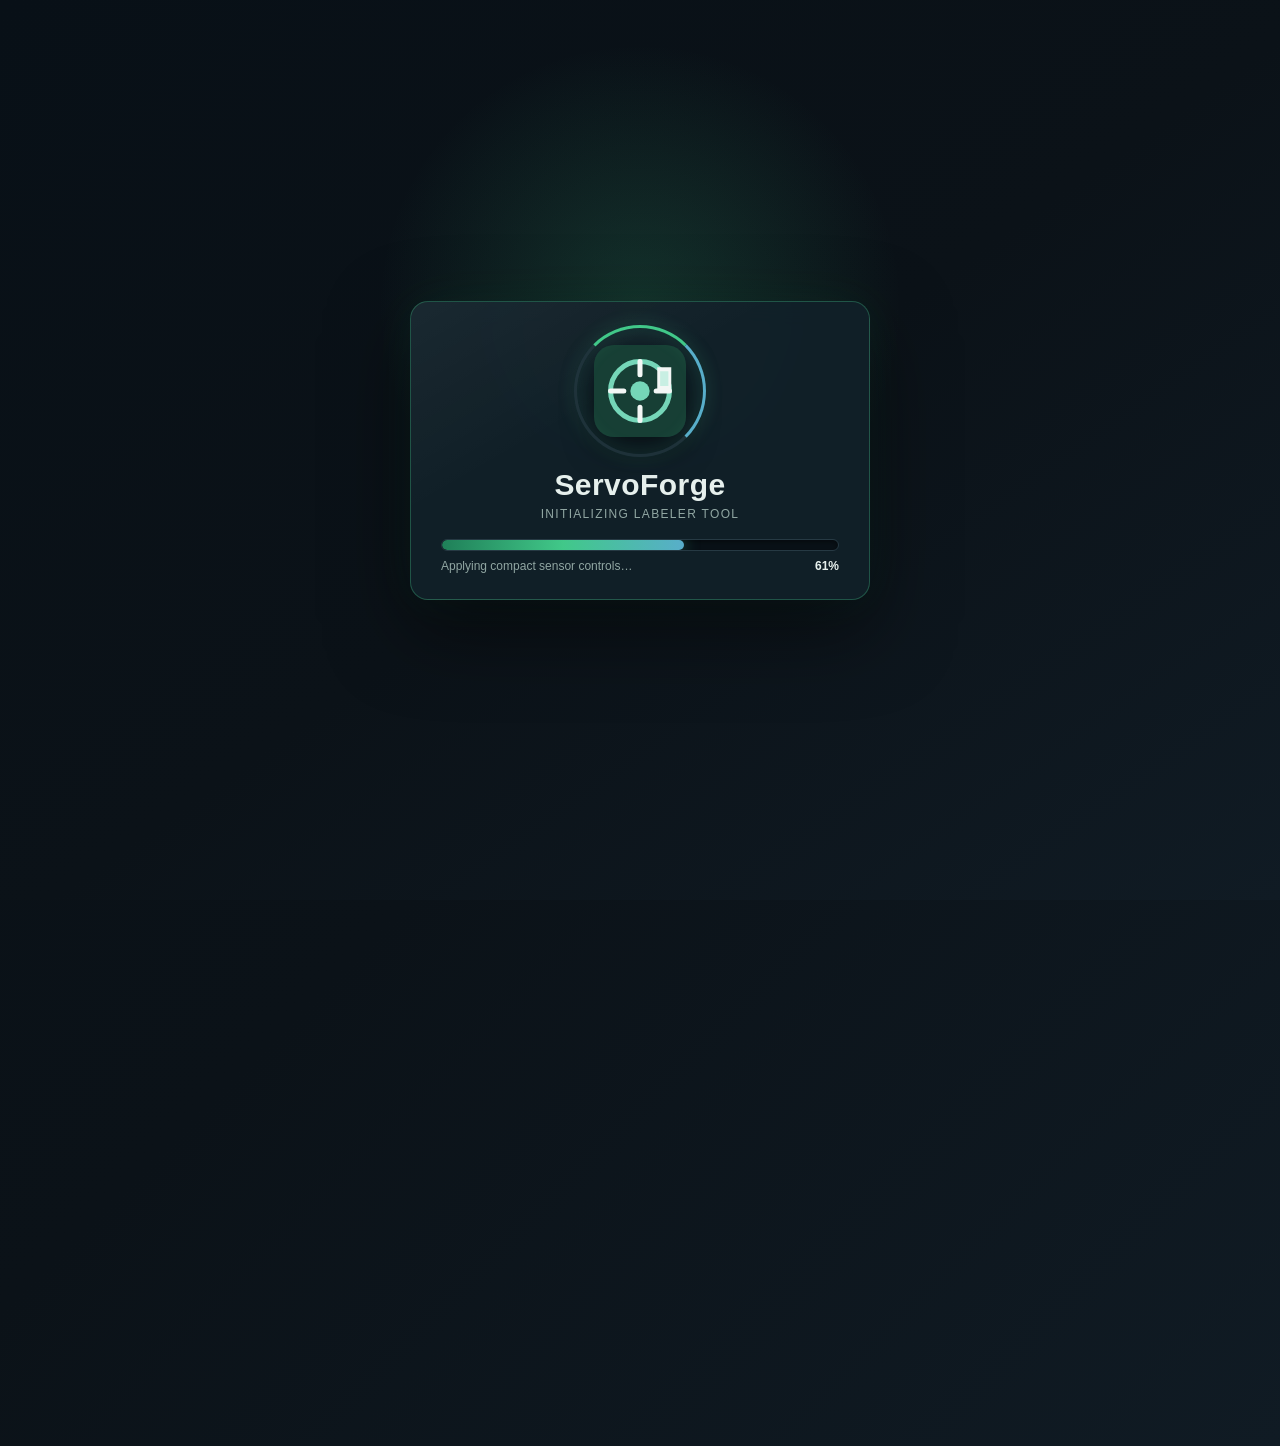
==== commit cd0609df: "Restore production identity after staging promotion" ====
--- a/index.html
+++ b/index.html
@@ -6,12 +6,12 @@
     <meta name="application-version" content="0.9.10" />
     <meta name="update-manifest-url" content="./update-manifest.json" />
     <meta name="theme-color" content="#173f35" />
-    <title>ServoForge Labeler — STAGING</title>
+    <title>ServoForge Labeler</title>
     <link rel="manifest" href="manifest.webmanifest" />
     <link rel="icon" href="assets/labeler-tool-icon.svg" type="image/svg+xml" />
     <link rel="stylesheet" href="styles.css?v=0.9.10" />
   </head>
-  <body><div class="staging-environment-banner" role="status">STAGING / TEST BUILD — NOT PRODUCTION</div><main class="app">
+  <body><main class="app">
       <section class="topbar">
         <div>
           <h1>ServoForge <span class="product-module">Labeler Tool</span></h1>
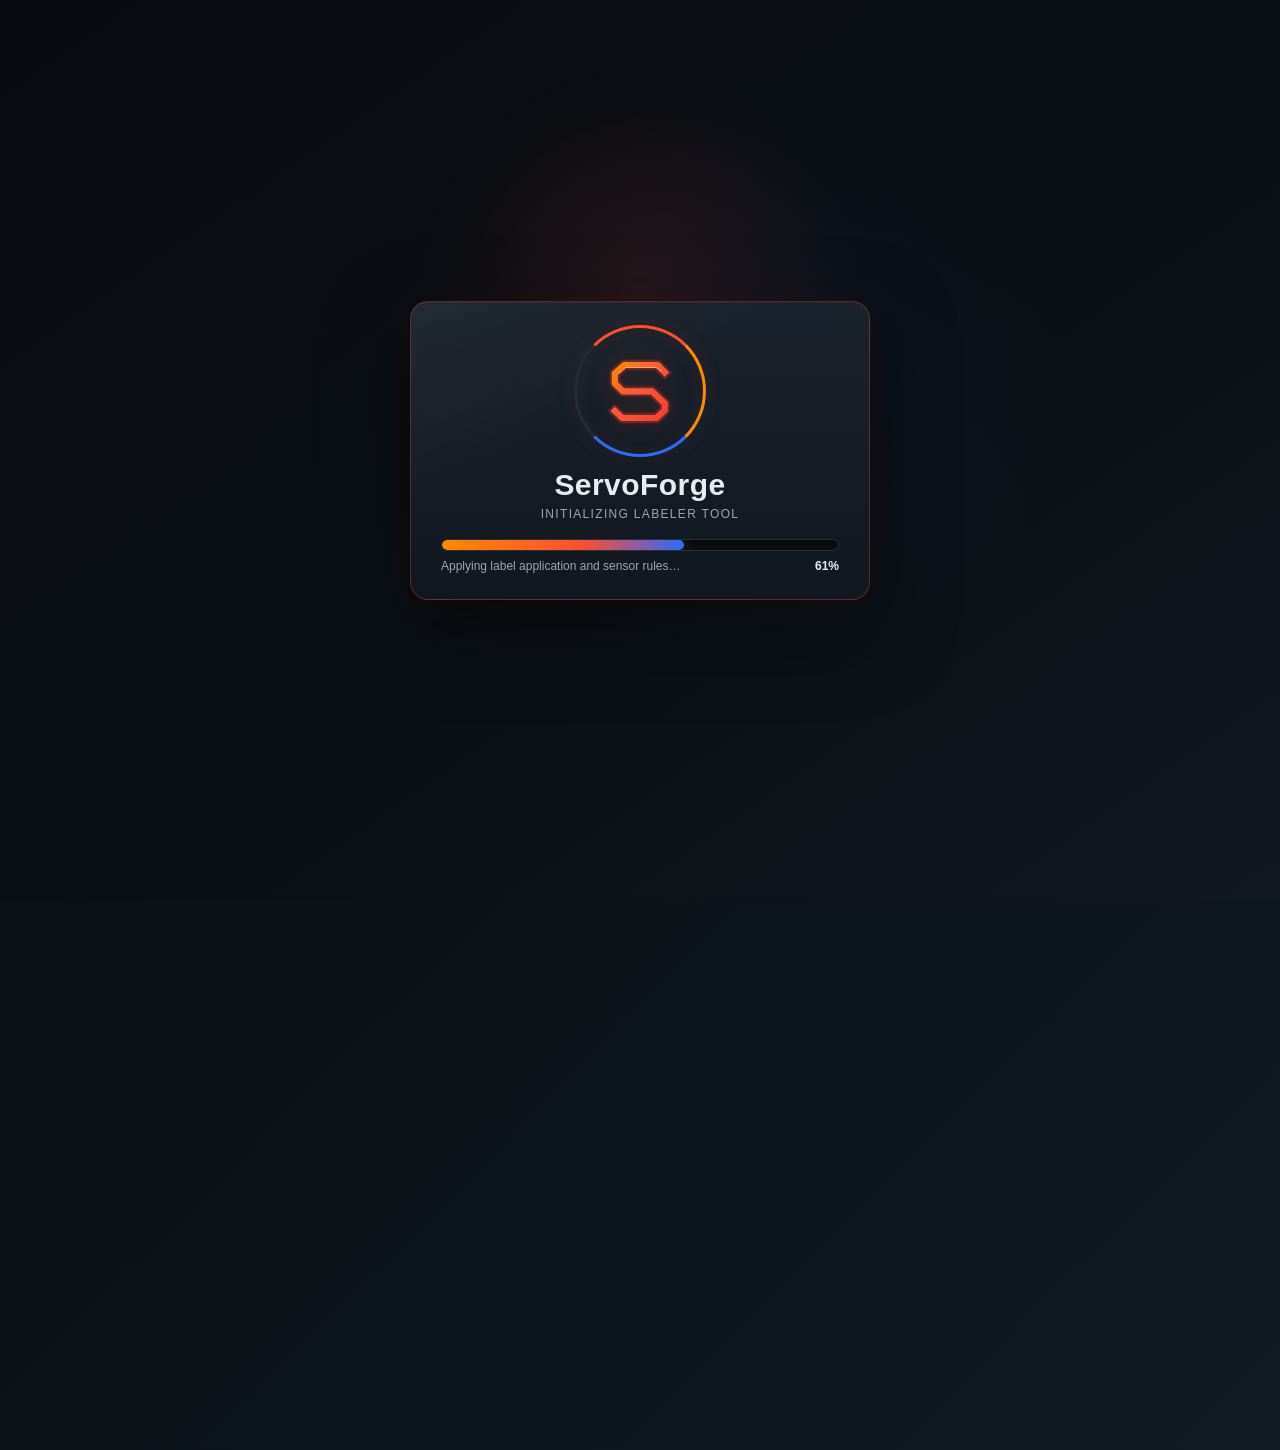
==== commit 1d887b67: "Promote full staging runtime 82d45da" ====
--- a/index.html
+++ b/index.html
@@ -271,19 +271,19 @@
     <script src="drivers/optimization/program-optimizer-driver.js?v=0.9.10"></script>
     <script src="drivers/quality/release-readiness-driver.js?v=0.9.10"></script>
     <script src="drivers/profile/apl-profile-driver.js?v=0.9.10"></script>
-    <script src="app/defaults.js?v=0.9.10"></script>
+    <script src="app/defaults.js?v=0.9.10-spender-v35"></script>
     <script src="app/persistence.js?v=0.9.10"></script>
     <script src="app/zone-site-configuration.js?v=0.9.10"></script>
     <script src="app/geometry-and-planning.js?v=0.9.10"></script>
     <script src="app/profile-generation.js?v=0.9.10"></script>
     <script src="app/simulation-engine.js?v=0.9.10"></script>
     <script src="app/assemblies.js?v=0.9.10"></script>
-    <script src="app/wipe-down-builder.js?v=0.9.10"></script>
+    <script src="app/wipe-down-builder.js?v=0.9.10-spender-v35"></script>
     <script src="app/validation.js?v=0.9.10"></script>
     <script src="app/setup-bindings.js?v=0.9.10"></script>
     <script src="app/map-rendering.js?v=0.9.10"></script>
     <script src="app/table-rendering.js?v=0.9.10"></script>
-    <script src="app/bootstrap.js?v=0.9.10"></script>
+    <script src="app/bootstrap.js?v=0.9.10-spender-v35"></script>
     <script src="app/motion-planner-ui.js?v=0.9.10"></script>
     <script src="app/profile-translator-integration.js?v=0.9.10"></script>
     <script src="app/servo-pipeline-validator-integration.js?v=0.9.10"></script>
